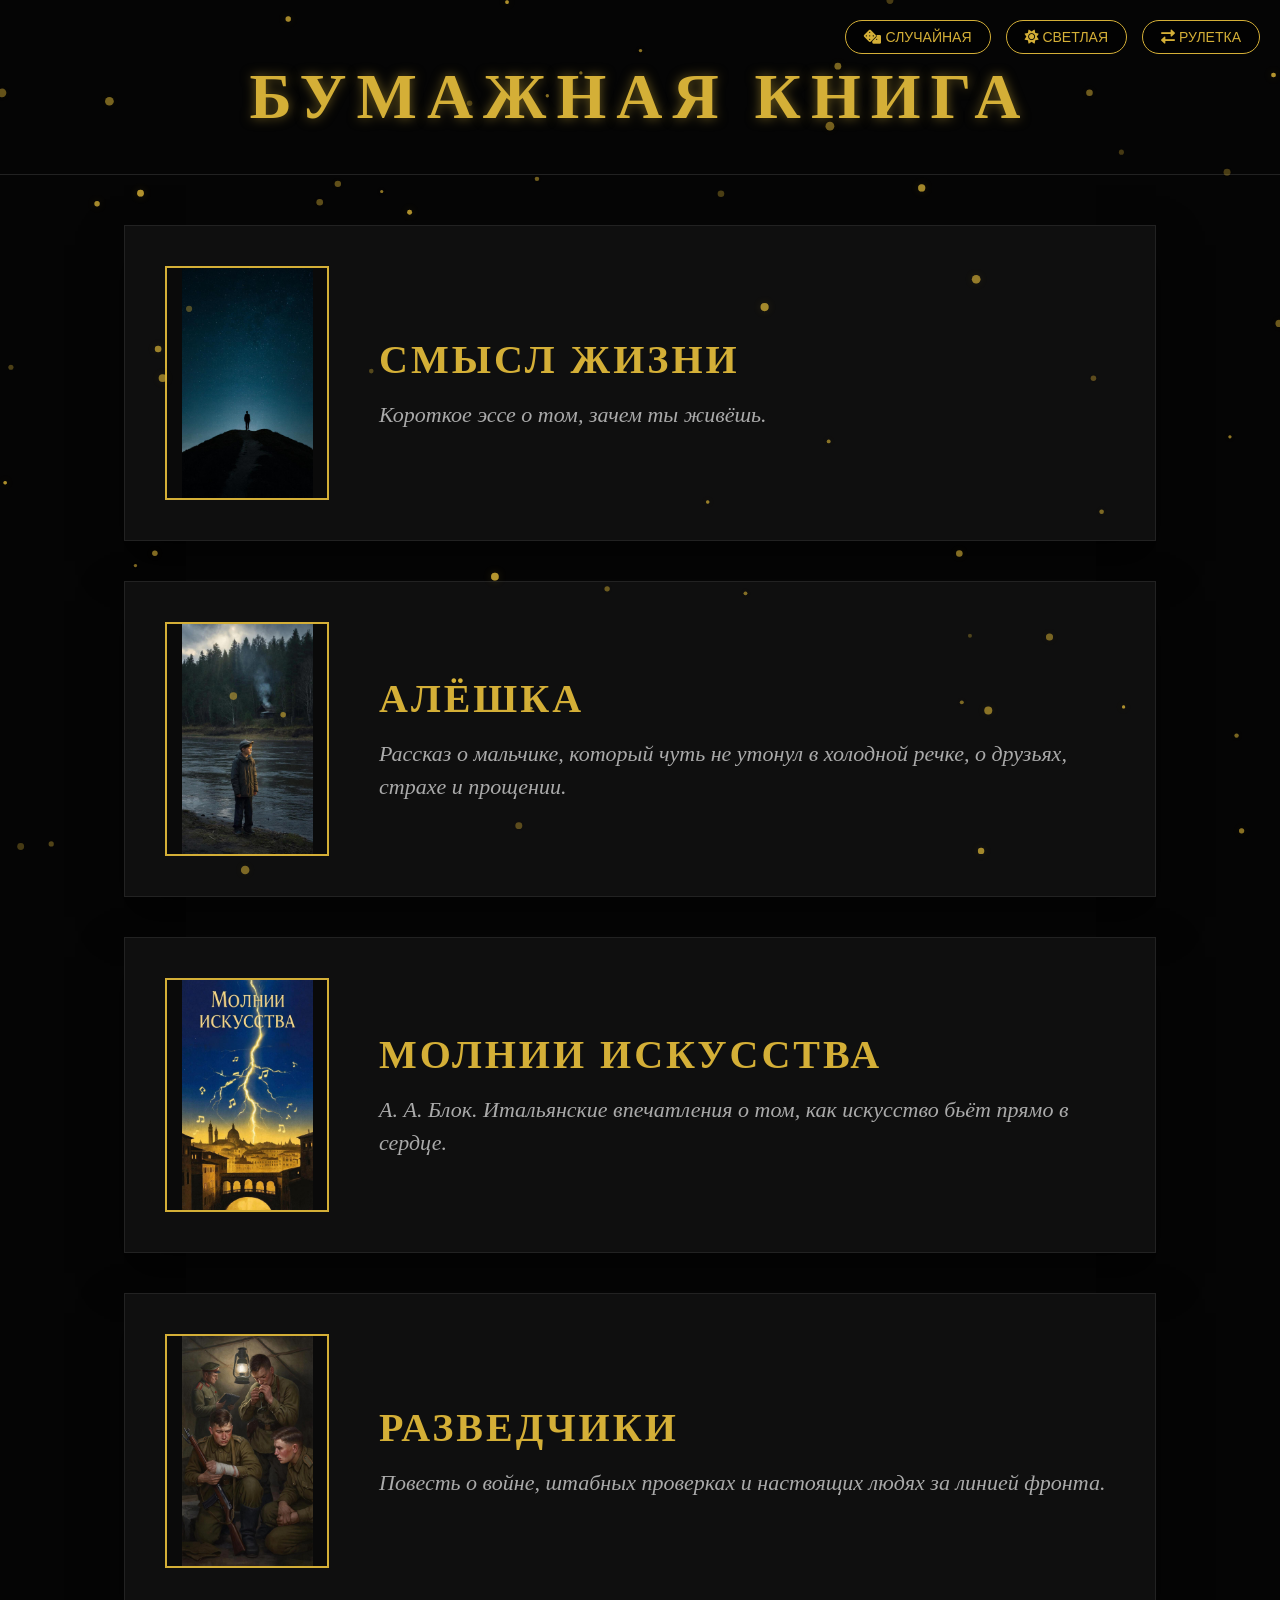
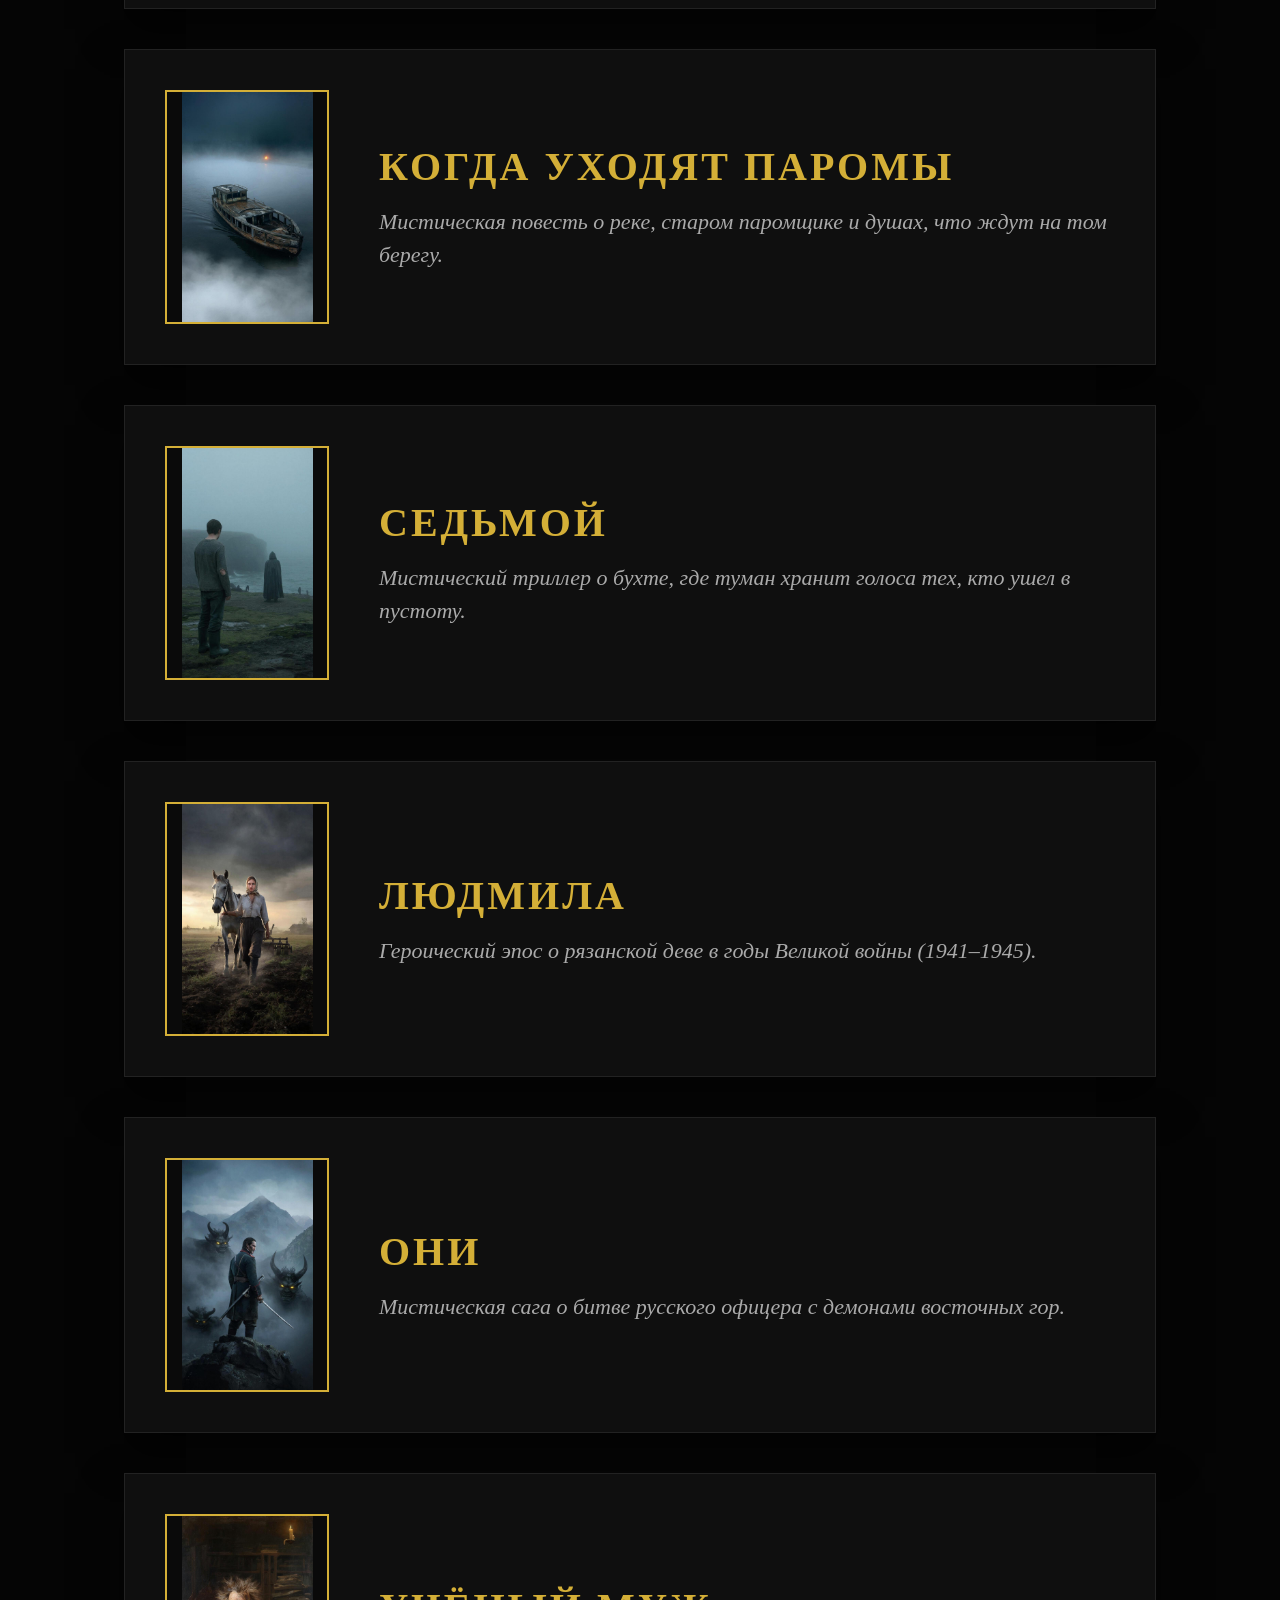
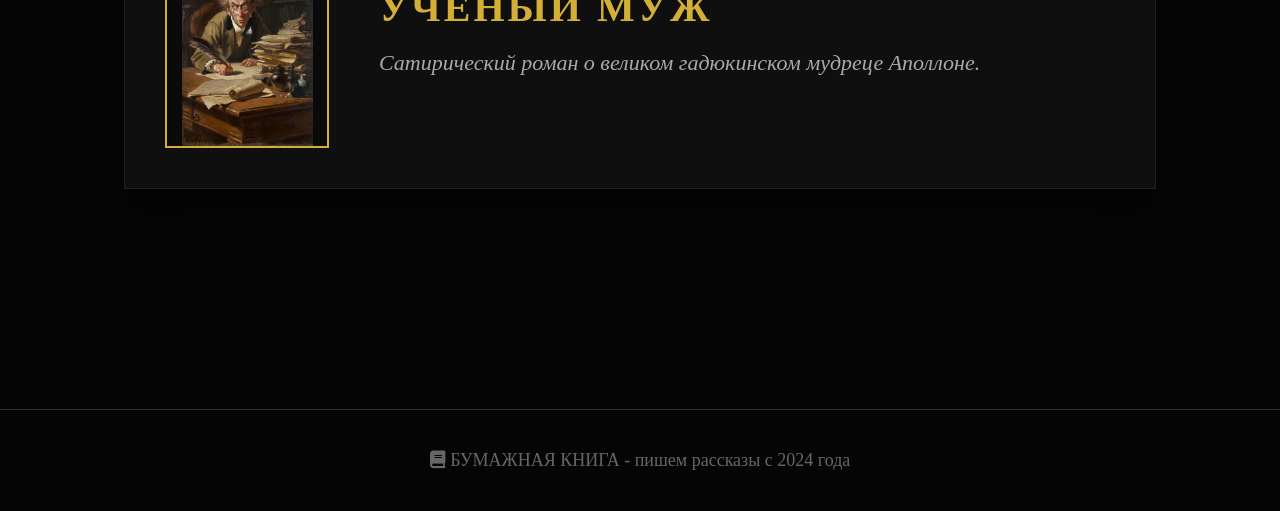
==== index.html @ 0f2b9af2 "Add files via upload" ====
<!DOCTYPE html>
<html lang="ru">
<head>
    <meta charset="UTF-8">
    <title>БУМАЖНАЯ КНИГА</title>
    <link rel="icon" type="image/x-icon" href="favicon.ico">
    <link rel="stylesheet" href="https://cdnjs.cloudflare.com/ajax/libs/font-awesome/6.0.0-beta3/css/all.min.css">
    <style>
        :root { --gold: #d4af37; --bg: #050505; --card-bg: #0f0f0f; --text: #b8b8b8; }
        body { background: var(--bg); color: var(--text); font-family: 'Times New Roman', serif; margin: 0; padding: 0; transition: background 0.3s, color 0.3s; }
        body.light { --bg: #f5f5f0; --card-bg: #ffffff; --text: #222; --gold: #b8860b; }
        header { text-align: center; padding: 60px 0 40px; border-bottom: 1px solid #222; margin-bottom: 50px; position: relative; }
        header h1 { color: var(--gold); font-size: 64px; font-weight: bold; letter-spacing: 10px; text-transform: uppercase; margin: 0; text-shadow: 0 0 12px rgba(212, 175, 55, 0.5); }
        .header-buttons { position: absolute; top: 20px; right: 20px; display: flex; gap: 15px; }
        .header-btn {
            background: rgba(0,0,0,0.6); color: var(--gold); border: 1px solid var(--gold);
            padding: 8px 18px; cursor: pointer; font-size: 14px; text-transform: uppercase;
            transition: all 0.3s; border-radius: 30px;
        }
        body.light .header-btn { background: rgba(0,0,0,0.1); }
        .header-btn:hover { background: var(--gold); color: #000; border-color: var(--gold); }
        #main-menu { display: flex; flex-direction: column; align-items: center; padding: 0 20px 100px 20px; transition: all 0.5s ease; }
        .post-card {
            background: var(--card-bg); width: 100%; max-width: 950px; border: 1px solid #222; padding: 40px;
            display: flex; align-items: center; transition: all 0.4s; margin-bottom: 40px;
            text-decoration: none; color: inherit; box-shadow: 0 20px 40px rgba(0,0,0,0.5);
        }
        .post-card:hover { border-color: var(--gold); transform: translateY(-8px); box-shadow: 0 25px 50px rgba(212, 175, 55, 0.2); }
        .post-card:hover .book-cover { transform: scale(1.02); box-shadow: 0 0 15px rgba(212, 175, 55, 0.6); }
        .book-cover {
            width: 160px; height: 230px; background-size: contain; background-repeat: no-repeat;
            background-position: center; background-color: #0a0a0a; border: 2px solid var(--gold);
            flex-shrink: 0; display: flex; justify-content: center; align-items: center;
            font-size: 100px; color: var(--gold); text-transform: uppercase; transition: all 0.3s;
        }
        .book-cover.life { background-image: url('life.png'); }
        .book-cover.lyudmila { background-image: url('lyudmila.png'); }
        .book-cover.oni { background-image: url('oni.png'); }
        .book-cover.humor { background-image: url('learned-man.png'); }
        .book-cover.seventh { background-image: url('seventh.png'); }
        .book-cover.parom { background-image: url('parom.png'); }
        .book-cover.scouts { background-image: url('scouts.png'); }
        .book-cover.blok { background-image: url('blok-molnii.png'); }
        .book-cover.alex { background-image: url('alex.png'); }
        .post-info { margin-left: 50px; }
        .post-info h1 { color: var(--gold); font-size: 40px; font-weight: bold; margin: 0 0 15px 0; letter-spacing: 3px; text-transform: uppercase; }
        .post-info p { font-size: 22px; line-height: 1.5; color: #aaa; margin: 0; font-style: italic; }
        body.light .post-info p { color: #555; }
        footer { text-align: center; margin-top: 80px; padding: 40px; color: #666; border-top: 1px solid #333; font-size: 18px; }

        /* Карусель */
        .carousel-mode {
            display: flex !important;
            justify-content: center;
            align-items: center;
            perspective: 1200px;
            overflow: hidden;
            padding: 60px 0;
        }
        .carousel-container {
            position: relative;
            width: 100%;
            max-width: 1200px;
            height: 550px;
            display: flex;
            justify-content: center;
            align-items: center;
        }
        .carousel-card {
            position: absolute;
            width: 320px;
            transition: all 0.6s cubic-bezier(0.25, 0.8, 0.25, 1);
            cursor: pointer;
            opacity: 0;
            visibility: hidden;
            filter: blur(4px);
            transform: scale(0.8) translateX(0) rotateY(0deg);
            z-index: 0;
            background: transparent;
            text-decoration: none;
            color: inherit;
            text-align: center;
        }
        .carousel-card.active {
            opacity: 1;
            visibility: visible;
            filter: blur(0);
            transform: scale(1) translateX(0) rotateY(0deg);
            z-index: 10;
            box-shadow: 0 20px 40px rgba(0,0,0,0.5);
        }
        .carousel-card.prev {
            opacity: 0.6;
            visibility: visible;
            filter: blur(2px);
            transform: scale(0.85) translateX(-280px) rotateY(20deg);
            z-index: 5;
        }
        .carousel-card.next {
            opacity: 0.6;
            visibility: visible;
            filter: blur(2px);
            transform: scale(0.85) translateX(280px) rotateY(-20deg);
            z-index: 5;
        }
        .carousel-card .book-cover {
            width: 100%;
            height: 400px;
            margin: 0 auto;
        }
        .carousel-card .post-info {
            margin: 20px 0 0;
            text-align: center;
            display: none;
        }
        .carousel-card.active .post-info {
            display: block;
        }
        .carousel-card .post-info h1 {
            font-size: 28px;
            letter-spacing: 2px;
            margin: 0 0 10px;
        }
        .carousel-card .post-info p {
            font-size: 18px;
            line-height: 1.4;
        }
        .carousel-btn {
            position: absolute;
            top: 50%;
            transform: translateY(-50%);
            background: rgba(0,0,0,0.7);
            border: 2px solid var(--gold);
            color: var(--gold);
            font-size: 32px;
            padding: 10px 20px;
            cursor: pointer;
            z-index: 20;
            border-radius: 50%;
            transition: all 0.3s;
        }
        .carousel-btn:hover {
            background: var(--gold);
            color: #000;
        }
        .carousel-prev { left: 20px; }
        .carousel-next { right: 20px; }
        @media (max-width: 700px) {
            .carousel-card { width: 260px; }
            .carousel-card .book-cover { height: 320px; }
            .carousel-card.prev { transform: scale(0.75) translateX(-180px) rotateY(20deg); }
            .carousel-card.next { transform: scale(0.75) translateX(180px) rotateY(-20deg); }
            .carousel-prev { left: 5px; font-size: 24px; padding: 6px 12px; }
            .carousel-next { right: 5px; font-size: 24px; padding: 6px 12px; }
        }
        .hidden { display: none; }
    </style>
</head>
<body>
    <header>
        <h1>БУМАЖНАЯ КНИГА</h1>
        <div class="header-buttons">
            <button class="header-btn" id="randomBookBtn"><i class="fas fa-dice"></i> СЛУЧАЙНАЯ</button>
            <button class="header-btn" id="themeToggleBtn"><i class="fas fa-sun"></i> ТЁМНАЯ</button>
            <button class="header-btn" id="carouselToggleBtn"><i class="fas fa-exchange-alt"></i> РУЛЕТКА</button>
        </div>
    </header>
    <div id="main-menu">
        <a href="life.html" class="post-card"><div class="book-cover life"></div><div class="post-info"><h1>СМЫСЛ ЖИЗНИ</h1><p>Короткое эссе о том, зачем ты живёшь.</p></div></a>
        <a href="alex.html" class="post-card"><div class="book-cover alex"></div><div class="post-info"><h1>АЛЁШКА</h1><p>Рассказ о мальчике, который чуть не утонул в холодной речке, о друзьях, страхе и прощении.</p></div></a>
        <a href="blok-molnii.html" class="post-card"><div class="book-cover blok"></div><div class="post-info"><h1>МОЛНИИ ИСКУССТВА</h1><p>А. А. Блок. Итальянские впечатления о том, как искусство бьёт прямо в сердце.</p></div></a>
        <a href="scouts.html" class="post-card"><div class="book-cover scouts"></div><div class="post-info"><h1>РАЗВЕДЧИКИ</h1><p>Повесть о войне, штабных проверках и настоящих людях за линией фронта.</p></div></a>
        <a href="parom.html" class="post-card"><div class="book-cover parom"></div><div class="post-info"><h1>КОГДА УХОДЯТ ПАРОМЫ</h1><p>Мистическая повесть о реке, старом паромщике и душах, что ждут на том берегу.</p></div></a>
        <a href="seventh.html" class="post-card"><div class="book-cover seventh"></div><div class="post-info"><h1>СЕДЬМОЙ</h1><p>Мистический триллер о бухте, где туман хранит голоса тех, кто ушел в пустоту.</p></div></a>
        <a href="lyudmila.html" class="post-card"><div class="book-cover lyudmila"></div><div class="post-info"><h1>ЛЮДМИЛА</h1><p>Героический эпос о рязанской деве в годы Великой войны (1941–1945).</p></div></a>
        <a href="oni.html" class="post-card"><div class="book-cover oni"></div><div class="post-info"><h1>О‌НИ</h1><p>Мистическая сага о битве русского офицера с демонами восточных гор.</p></div></a>
        <a href="learned-man.html" class="post-card"><div class="book-cover humor"></div><div class="post-info"><h1>УЧЁНЫЙ МУЖ</h1><p>Сатирический роман о великом гадюкинском мудреце Аполлоне.</p></div></a>
    </div>
    <footer><i class="fas fa-book"></i> БУМАЖНАЯ КНИГА - пишем рассказы с 2024 года</footer>

    <script>
        const books = [
            "alex.html", "blok-molnii.html", "scouts.html", "parom.html",
            "seventh.html", "lyudmila.html", "oni.html", "learned-man.html"
        ];
        document.getElementById("randomBookBtn").onclick = () => {
            const randomIndex = Math.floor(Math.random() * books.length);
            window.location.href = books[randomIndex];
        };

        const themeBtn = document.getElementById("themeToggleBtn");
        function updateThemeButton(isLight) {
            themeBtn.innerHTML = isLight ? '<i class="fas fa-moon"></i> ТЁМНАЯ' : '<i class="fas fa-sun"></i> СВЕТЛАЯ';
        }
        themeBtn.onclick = () => {
            document.body.classList.toggle("light");
            const isLight = document.body.classList.contains("light");
            localStorage.setItem("theme", isLight ? "light" : "dark");
            updateThemeButton(isLight);
        };
        if (localStorage.getItem("theme") === "light") {
            document.body.classList.add("light");
            updateThemeButton(true);
        } else {
            updateThemeButton(false);
        }

        let carouselActive = false;
        let currentIndex = 0;
        const menu = document.getElementById('main-menu');
        const cards = Array.from(document.querySelectorAll('.post-card'));
        const carouselToggle = document.getElementById('carouselToggleBtn');

        function buildCarousel() {
            menu.classList.add('carousel-mode');
            menu.innerHTML = '';
            const container = document.createElement('div');
            container.className = 'carousel-container';
            const prevBtn = document.createElement('button');
            prevBtn.className = 'carousel-btn carousel-prev';
            prevBtn.innerHTML = '❮';
            const nextBtn = document.createElement('button');
            nextBtn.className = 'carousel-btn carousel-next';
            nextBtn.innerHTML = '❯';
            container.appendChild(prevBtn);
            container.appendChild(nextBtn);
            cards.forEach((card, idx) => {
                const clone = card.cloneNode(true);
                clone.classList.add('carousel-card');
                clone.addEventListener('click', (e) => {
                    if (!e.target.closest('.carousel-btn')) {
                        window.location.href = clone.getAttribute('href');
                    }
                });
                container.appendChild(clone);
            });
            menu.appendChild(container);
            updateCarousel(0);
            prevBtn.onclick = () => updateCarousel(currentIndex - 1);
            nextBtn.onclick = () => updateCarousel(currentIndex + 1);
        }

        function updateCarousel(newIndex) {
            const total = cards.length;
            currentIndex = (newIndex + total) % total;
            const carouselCards = document.querySelectorAll('.carousel-card');
            carouselCards.forEach((card, i) => {
                card.classList.remove('active', 'prev', 'next');
                if (i === currentIndex) card.classList.add('active');
                else if (i === (currentIndex - 1 + total) % total) card.classList.add('prev');
                else if (i === (currentIndex + 1) % total) card.classList.add('next');
            });
        }

        function destroyCarousel() {
            menu.classList.remove('carousel-mode');
            menu.innerHTML = '';
            cards.forEach(card => menu.appendChild(card));
        }

        carouselToggle.onclick = () => {
            if (carouselActive) {
                destroyCarousel();
                carouselToggle.innerHTML = '<i class="fas fa-exchange-alt"></i> РУЛЕТКА';
            } else {
                buildCarousel();
                carouselToggle.innerHTML = '<i class="fas fa-list"></i> СПИСОК';
            }
            carouselActive = !carouselActive;
        };
    </script>
</body>
<!-- Плавающие золотые частицы -->
<canvas id="particleCanvas" style="position: fixed; top: 0; left: 0; width: 100%; height: 100%; pointer-events: none; z-index: 0;"></canvas>
<script>
    (function() {
        const canvas = document.getElementById('particleCanvas');
        if (!canvas) return;
        const ctx = canvas.getContext('2d');
        let width, height;
        let particles = [];
        
        function resize() {
            width = window.innerWidth;
            height = window.innerHeight;
            canvas.width = width;
            canvas.height = height;
        }
        
        function initParticles() {
            const particleCount = Math.min(60, Math.floor(width * height / 15000));
            particles = [];
            for (let i = 0; i < particleCount; i++) {
                particles.push({
                    x: Math.random() * width,
                    y: Math.random() * height,
                    radius: Math.random() * 3 + 1.5,
                    alpha: Math.random() * 0.5 + 0.2,
                    speedX: (Math.random() - 0.5) * 0.3,
                    speedY: (Math.random() - 0.5) * 0.2 + 0.1,
                    glow: Math.random() * 0.6 + 0.2
                });
            }
        }
        
        function drawParticles() {
            ctx.clearRect(0, 0, width, height);
            for (let p of particles) {
                ctx.beginPath();
                ctx.arc(p.x, p.y, p.radius, 0, Math.PI * 2);
                ctx.fillStyle = `rgba(212, 175, 55, ${p.alpha * (0.7 + p.glow * 0.3)})`;
                ctx.fill();
                
                ctx.shadowBlur = 8;
                ctx.shadowColor = `rgba(212, 175, 55, ${p.alpha * 0.5})`;
                ctx.fill();
                ctx.shadowBlur = 0;
                
                p.x += p.speedX;
                p.y += p.speedY;
                if (p.x < -20) p.x = width + 20;
                if (p.x > width + 20) p.x = -20;
                if (p.y < -20) p.y = height + 20;
                if (p.y > height + 20) p.y = -20;
            }
            requestAnimationFrame(drawParticles);
        }
        
        window.addEventListener('resize', () => {
            resize();
            initParticles();
        });
        
        resize();
        initParticles();
        drawParticles();
    })();
</script>
</html>
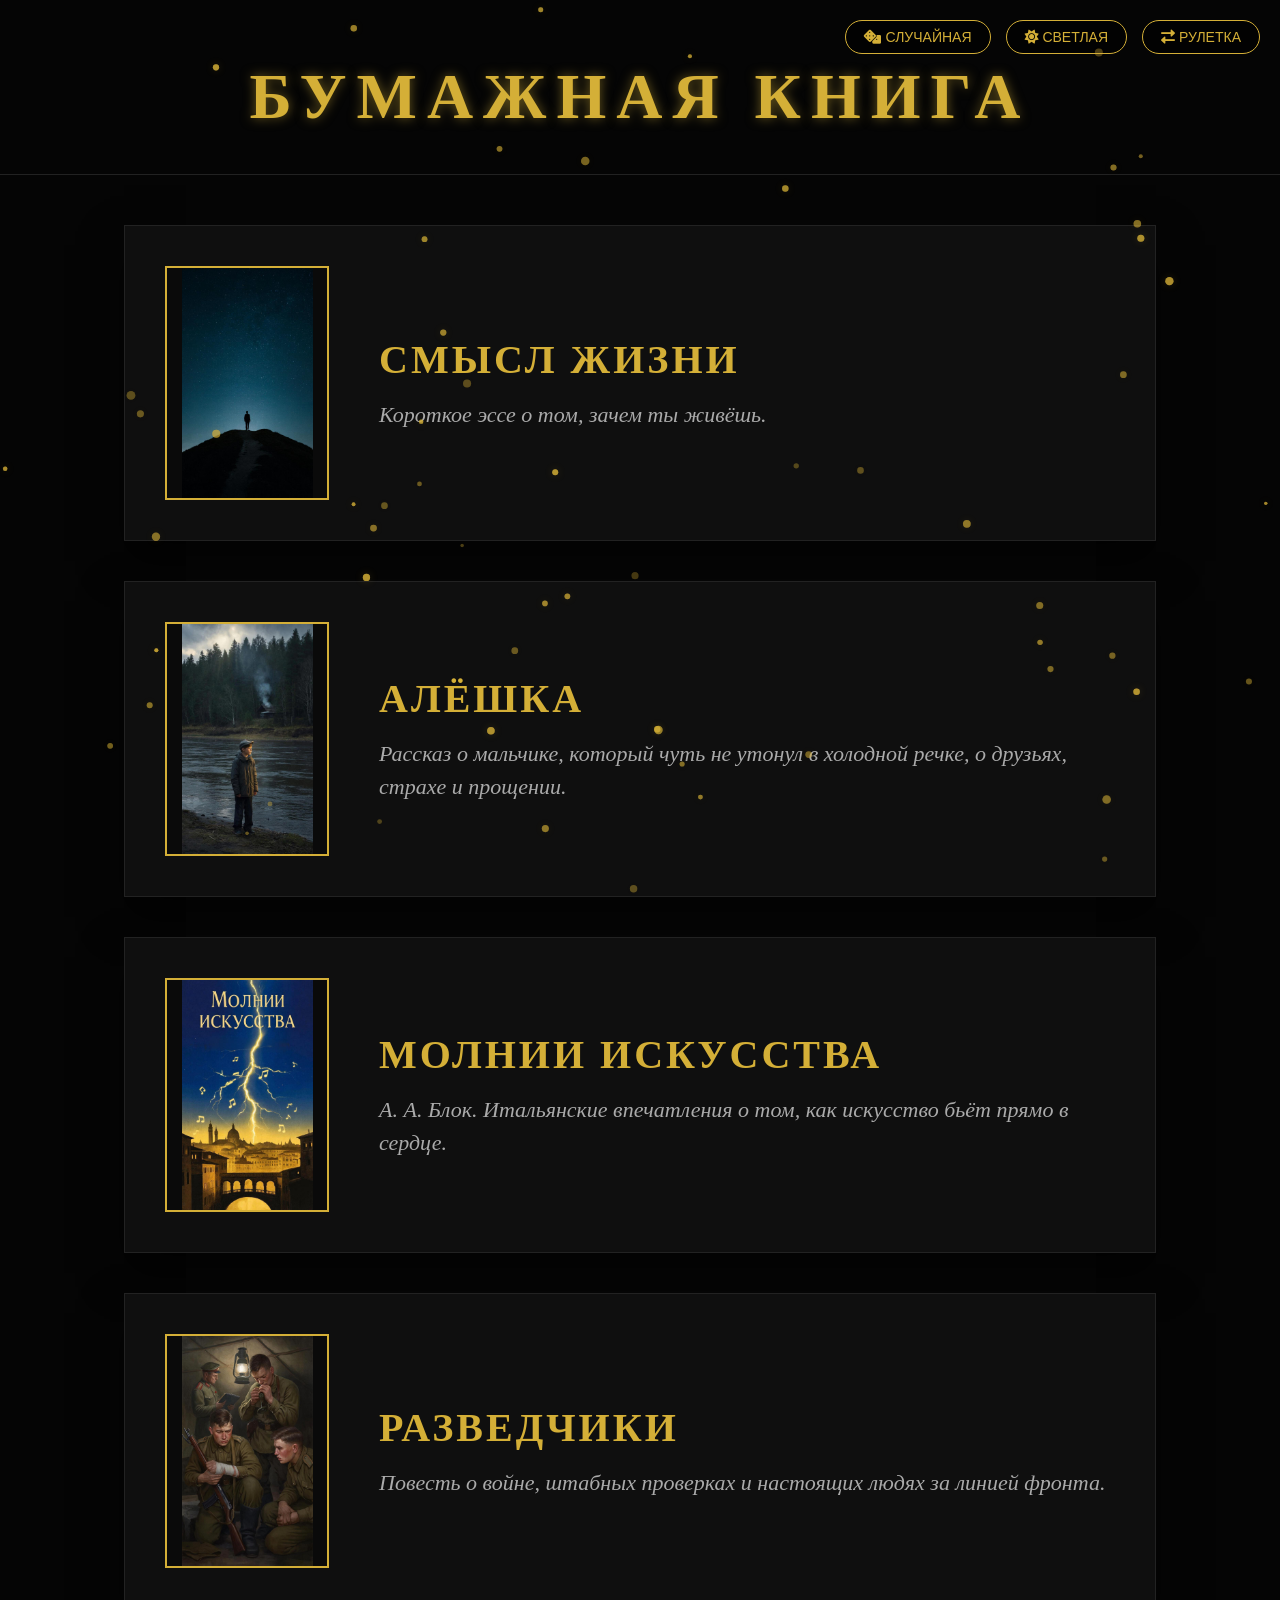
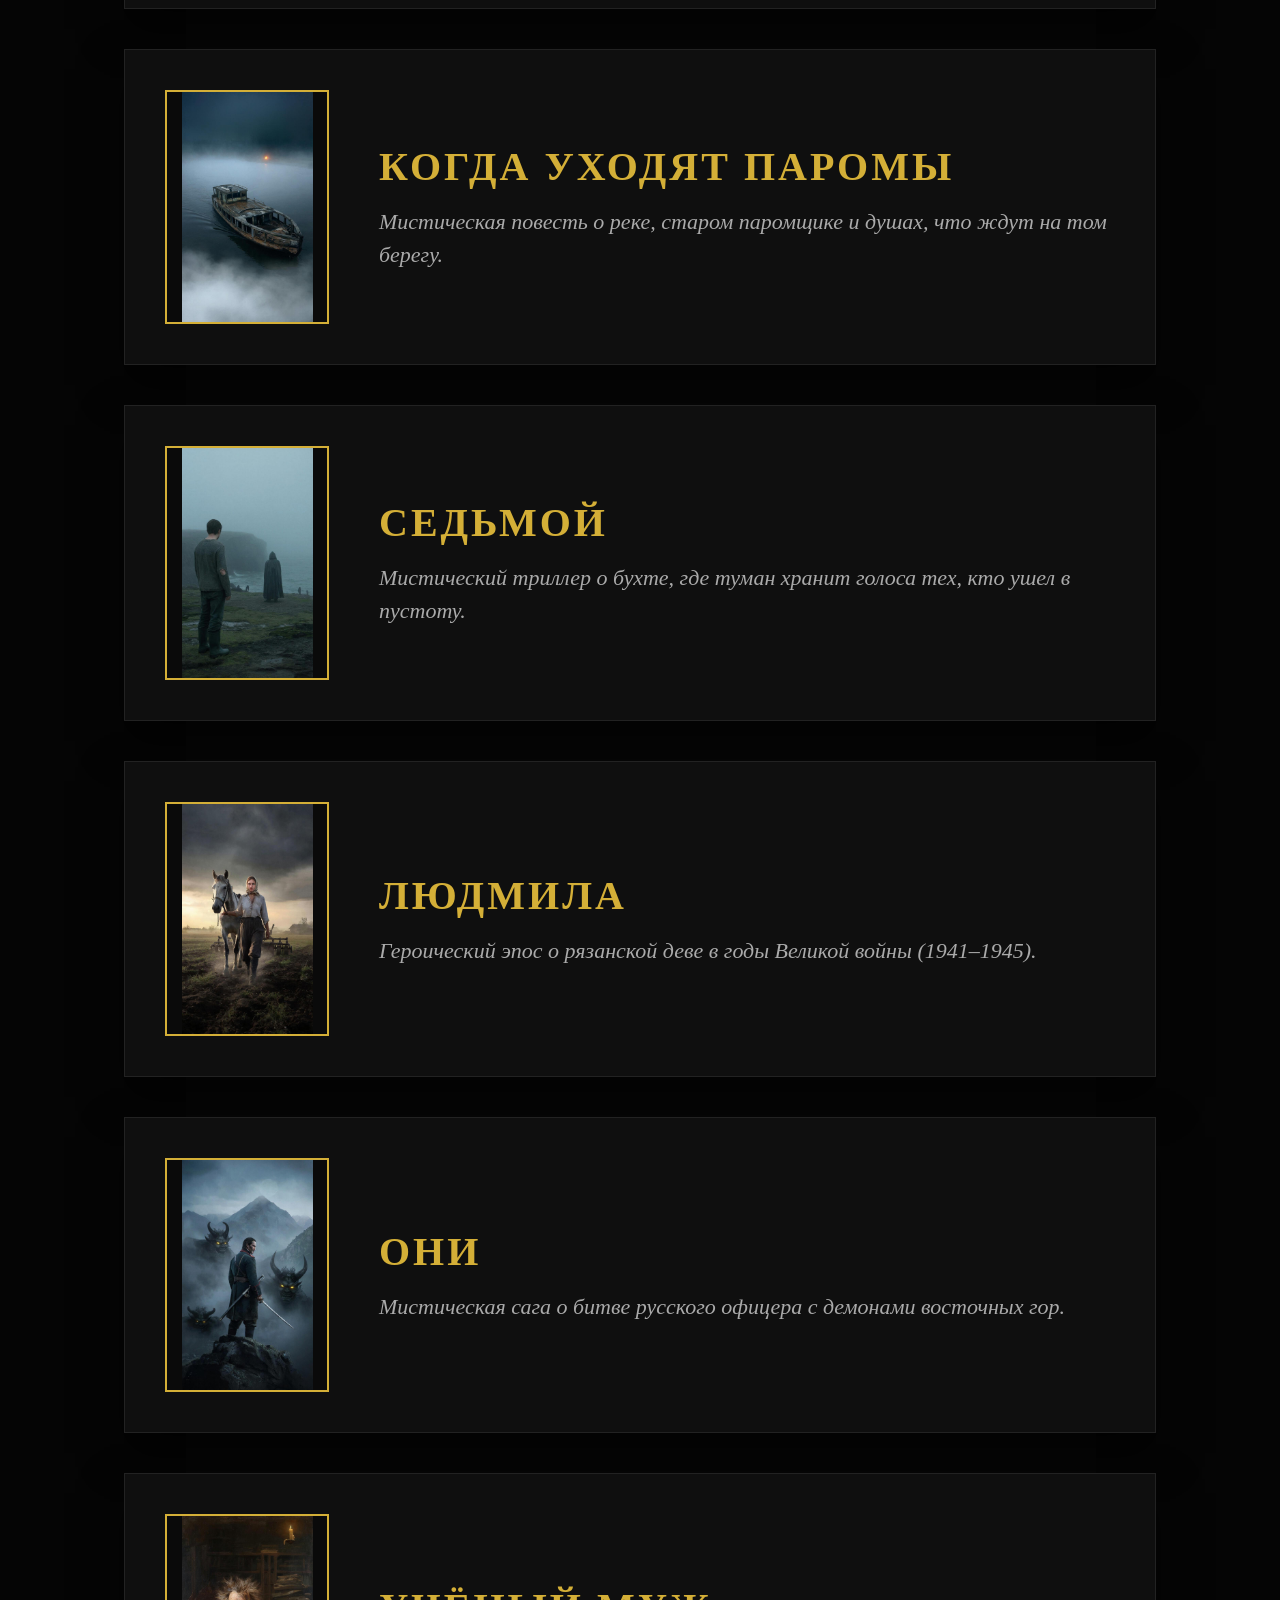
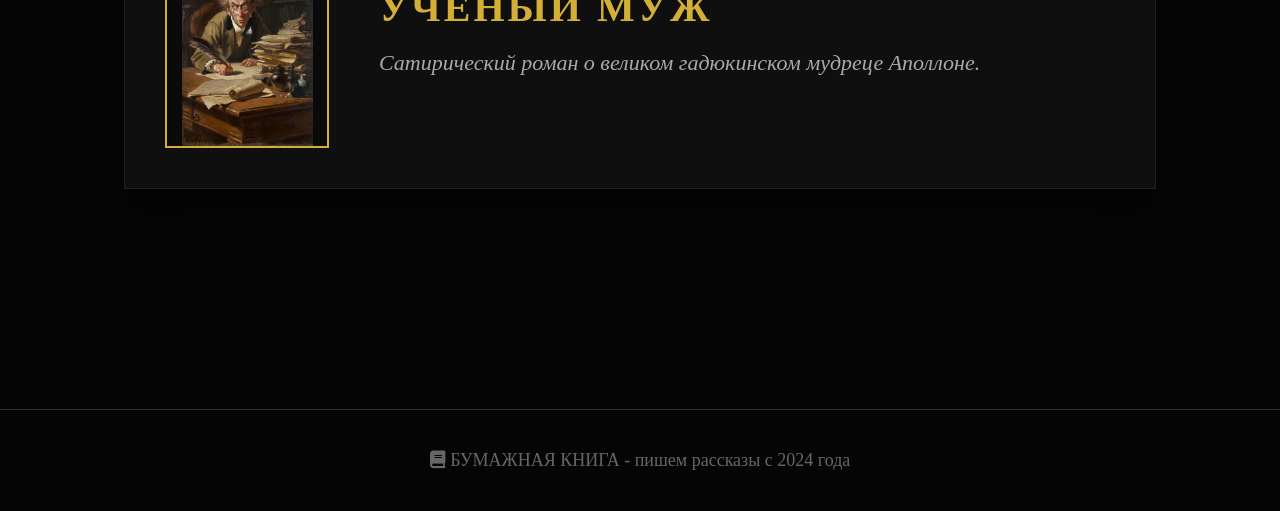
==== commit bd41b07c: "Add files via upload" ====
--- a/index.html
+++ b/index.html
@@ -157,6 +157,7 @@
     </style>
 </head>
 <body>
+<meta name="google-site-verification" content="m7yIp5izDX6nk24Tjyjrwawx5wBTkh0lPdj6tE7eQBc" />
     <header>
         <h1>БУМАЖНАЯ КНИГА</h1>
         <div class="header-buttons">
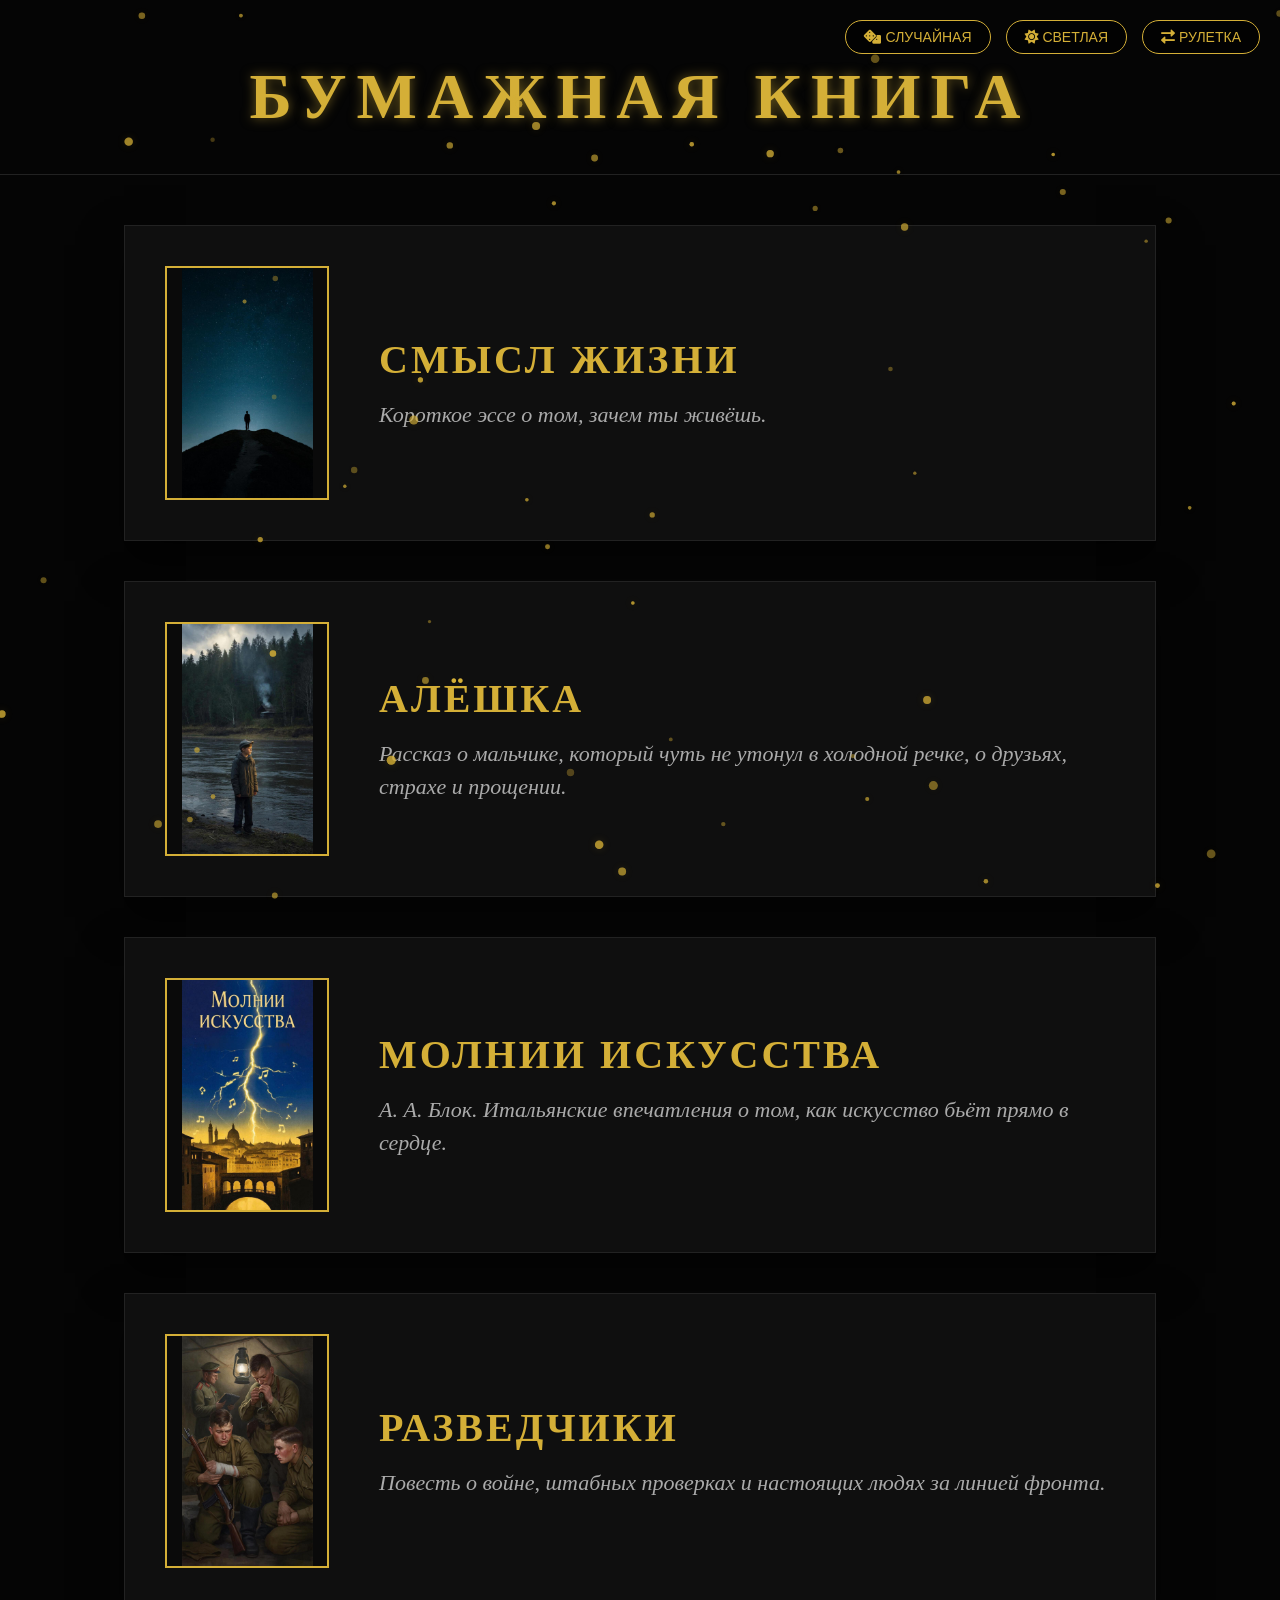
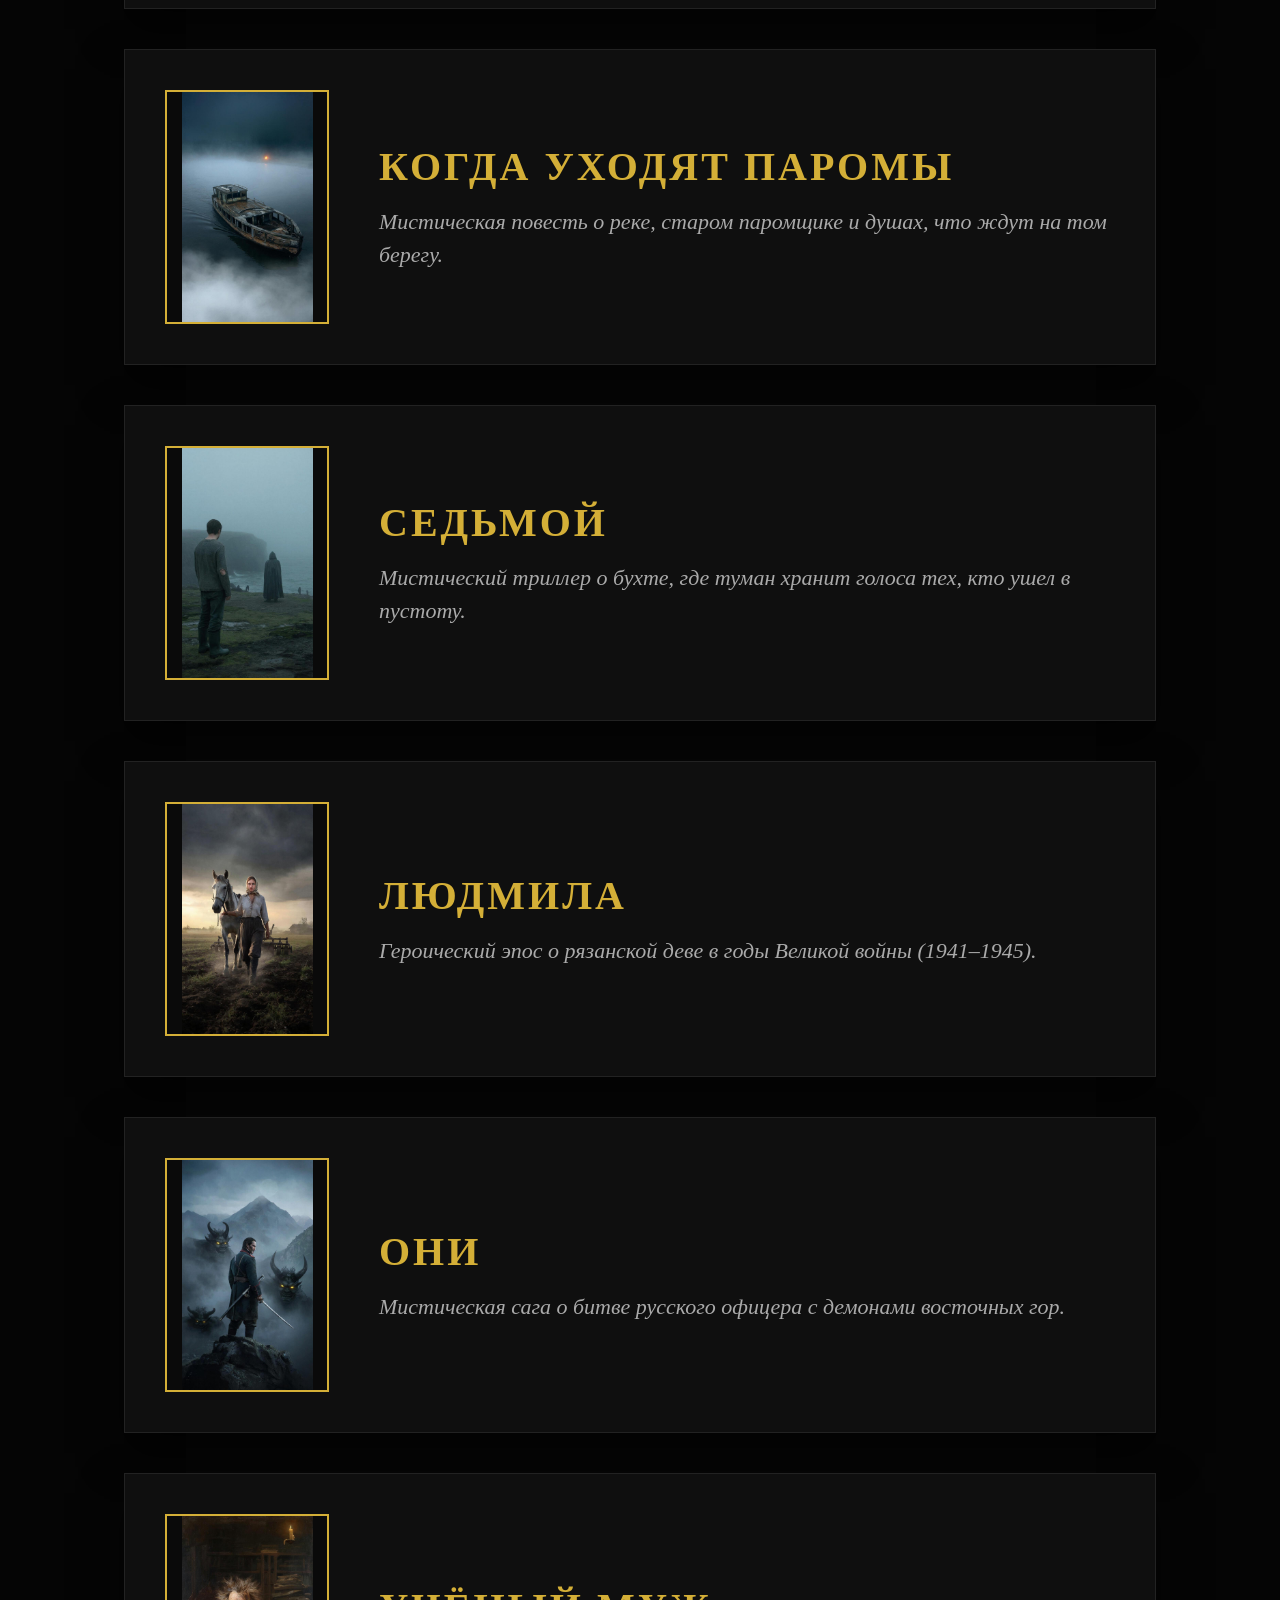
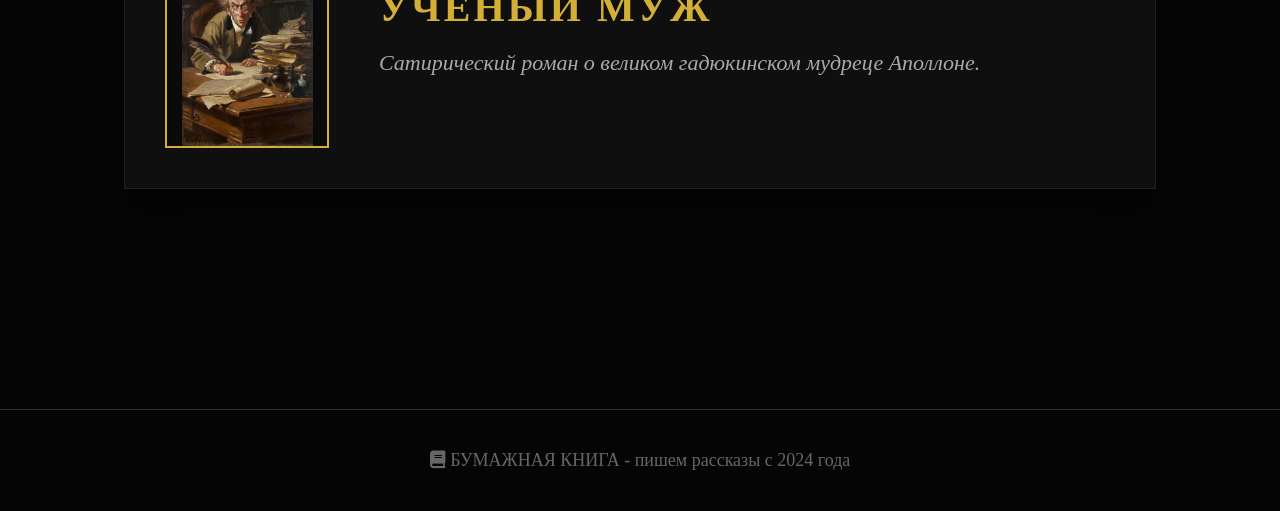
==== commit 3cd03791: "Add files via upload" ====
--- a/index.html
+++ b/index.html
@@ -1,6 +1,7 @@
 <!DOCTYPE html>
 <html lang="ru">
 <head>
+    <meta name="google-site-verification" content="m7yIp5izDX6nk24Tjyjrwawx5wBTkh0lPdj6tE7eQBc"/>
     <meta charset="UTF-8">
     <title>БУМАЖНАЯ КНИГА</title>
     <link rel="icon" type="image/x-icon" href="favicon.ico">
@@ -157,7 +158,6 @@
     </style>
 </head>
 <body>
-<meta name="google-site-verification" content="m7yIp5izDX6nk24Tjyjrwawx5wBTkh0lPdj6tE7eQBc" />
     <header>
         <h1>БУМАЖНАЯ КНИГА</h1>
         <div class="header-buttons">
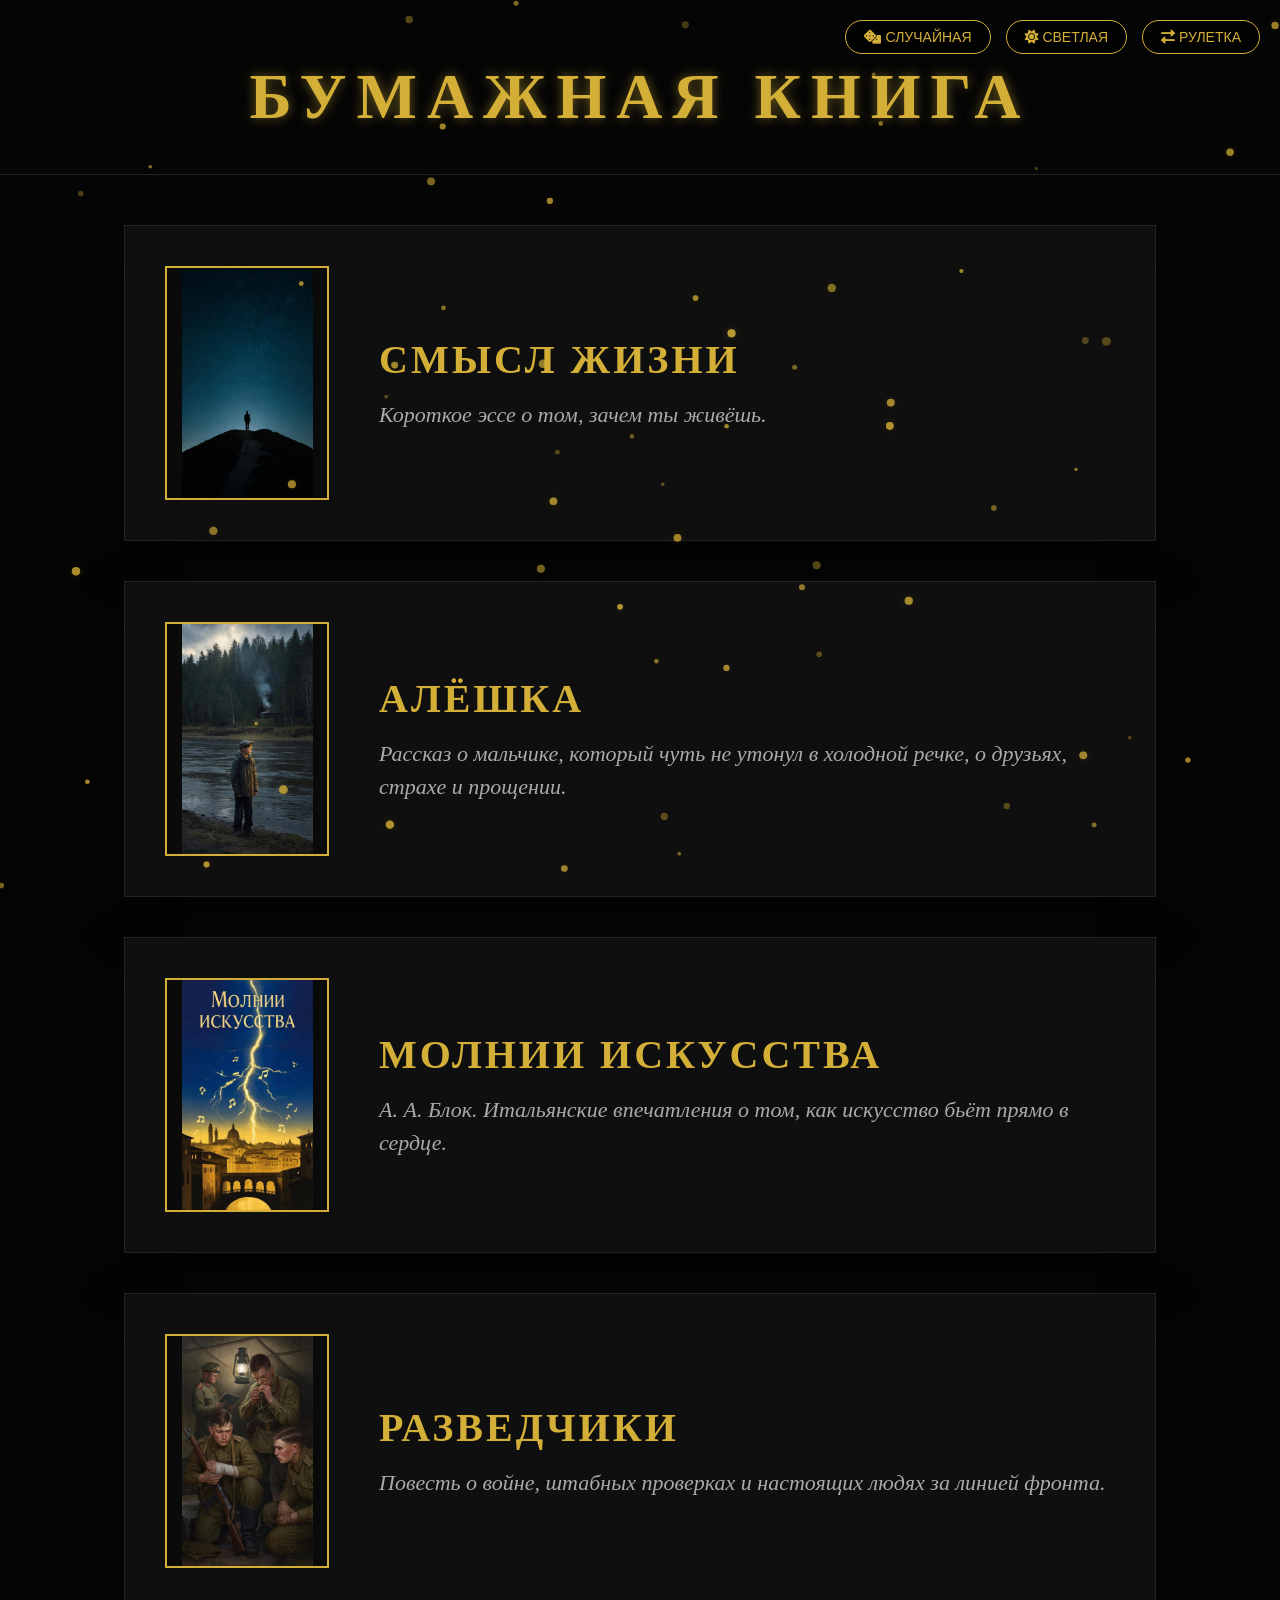
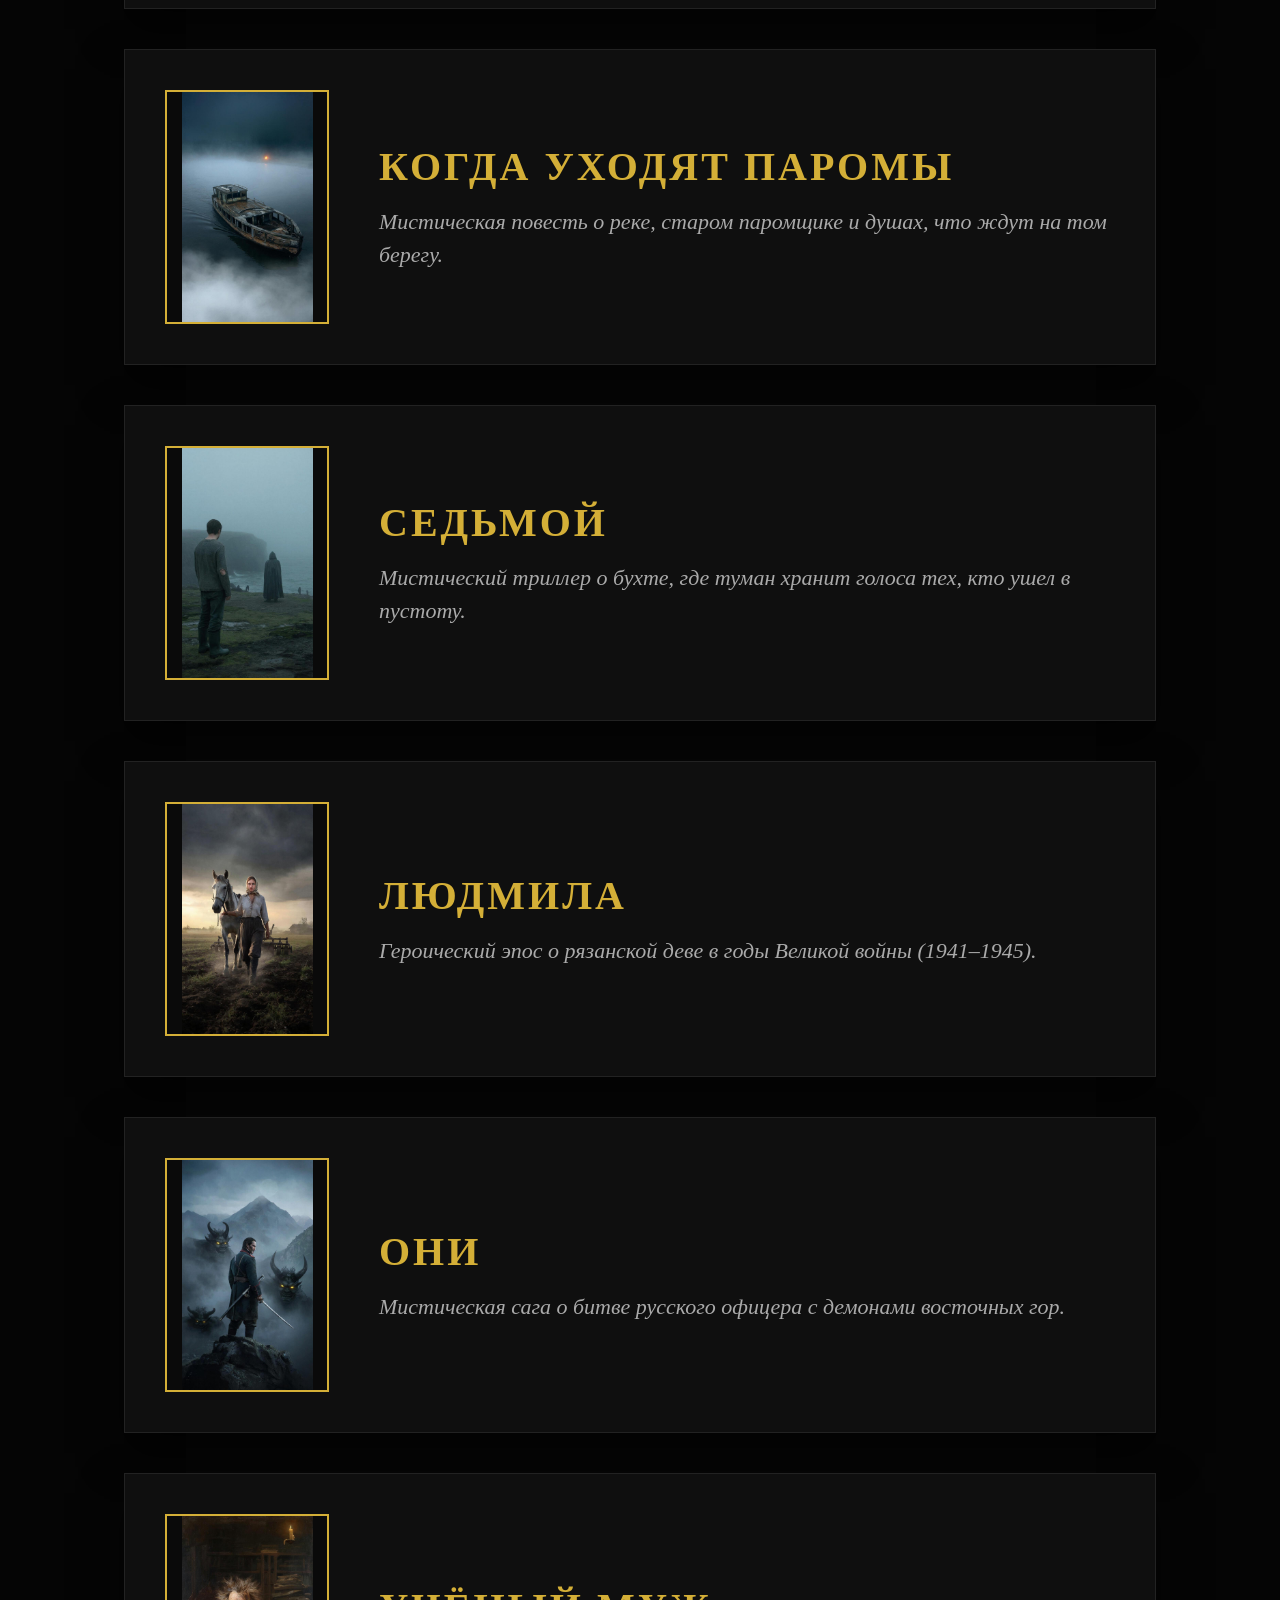
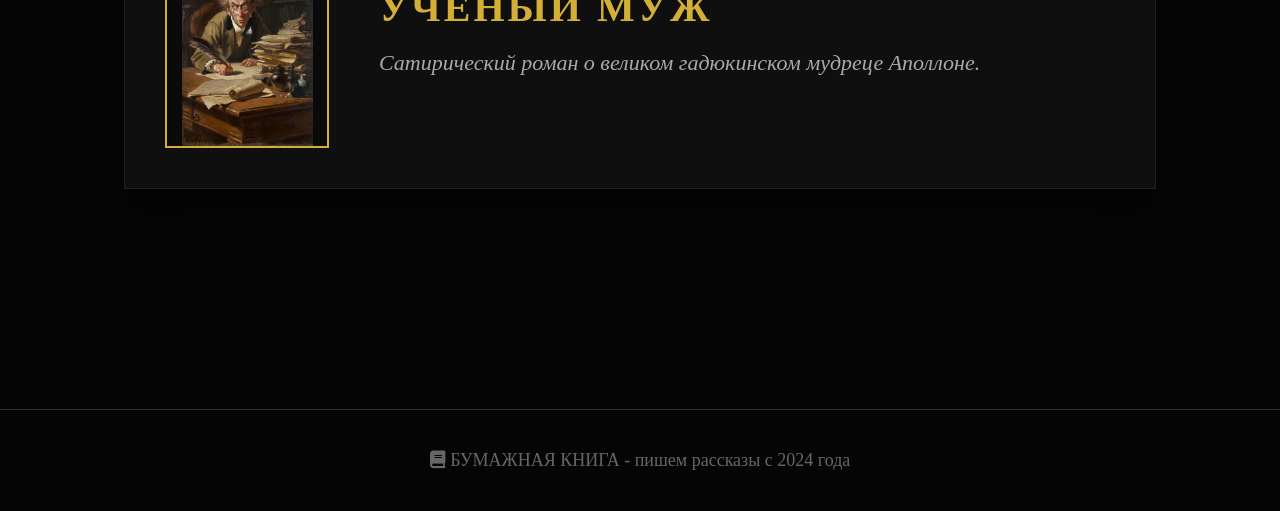
==== commit 3188f41e: "Add files via upload" ====
--- a/index.html
+++ b/index.html
@@ -1,7 +1,6 @@
 <!DOCTYPE html>
 <html lang="ru">
 <head>
-    <meta name="google-site-verification" content="m7yIp5izDX6nk24Tjyjrwawx5wBTkh0lPdj6tE7eQBc"/>
     <meta charset="UTF-8">
     <title>БУМАЖНАЯ КНИГА</title>
     <link rel="icon" type="image/x-icon" href="favicon.ico">
@@ -156,6 +155,7 @@
         }
         .hidden { display: none; }
     </style>
+<meta name="google-site-verification" content="m7yIp5izDX6nk24Tjyjrwawx5wBTkh0lPdj6tE7eQBc" />
 </head>
 <body>
     <header>
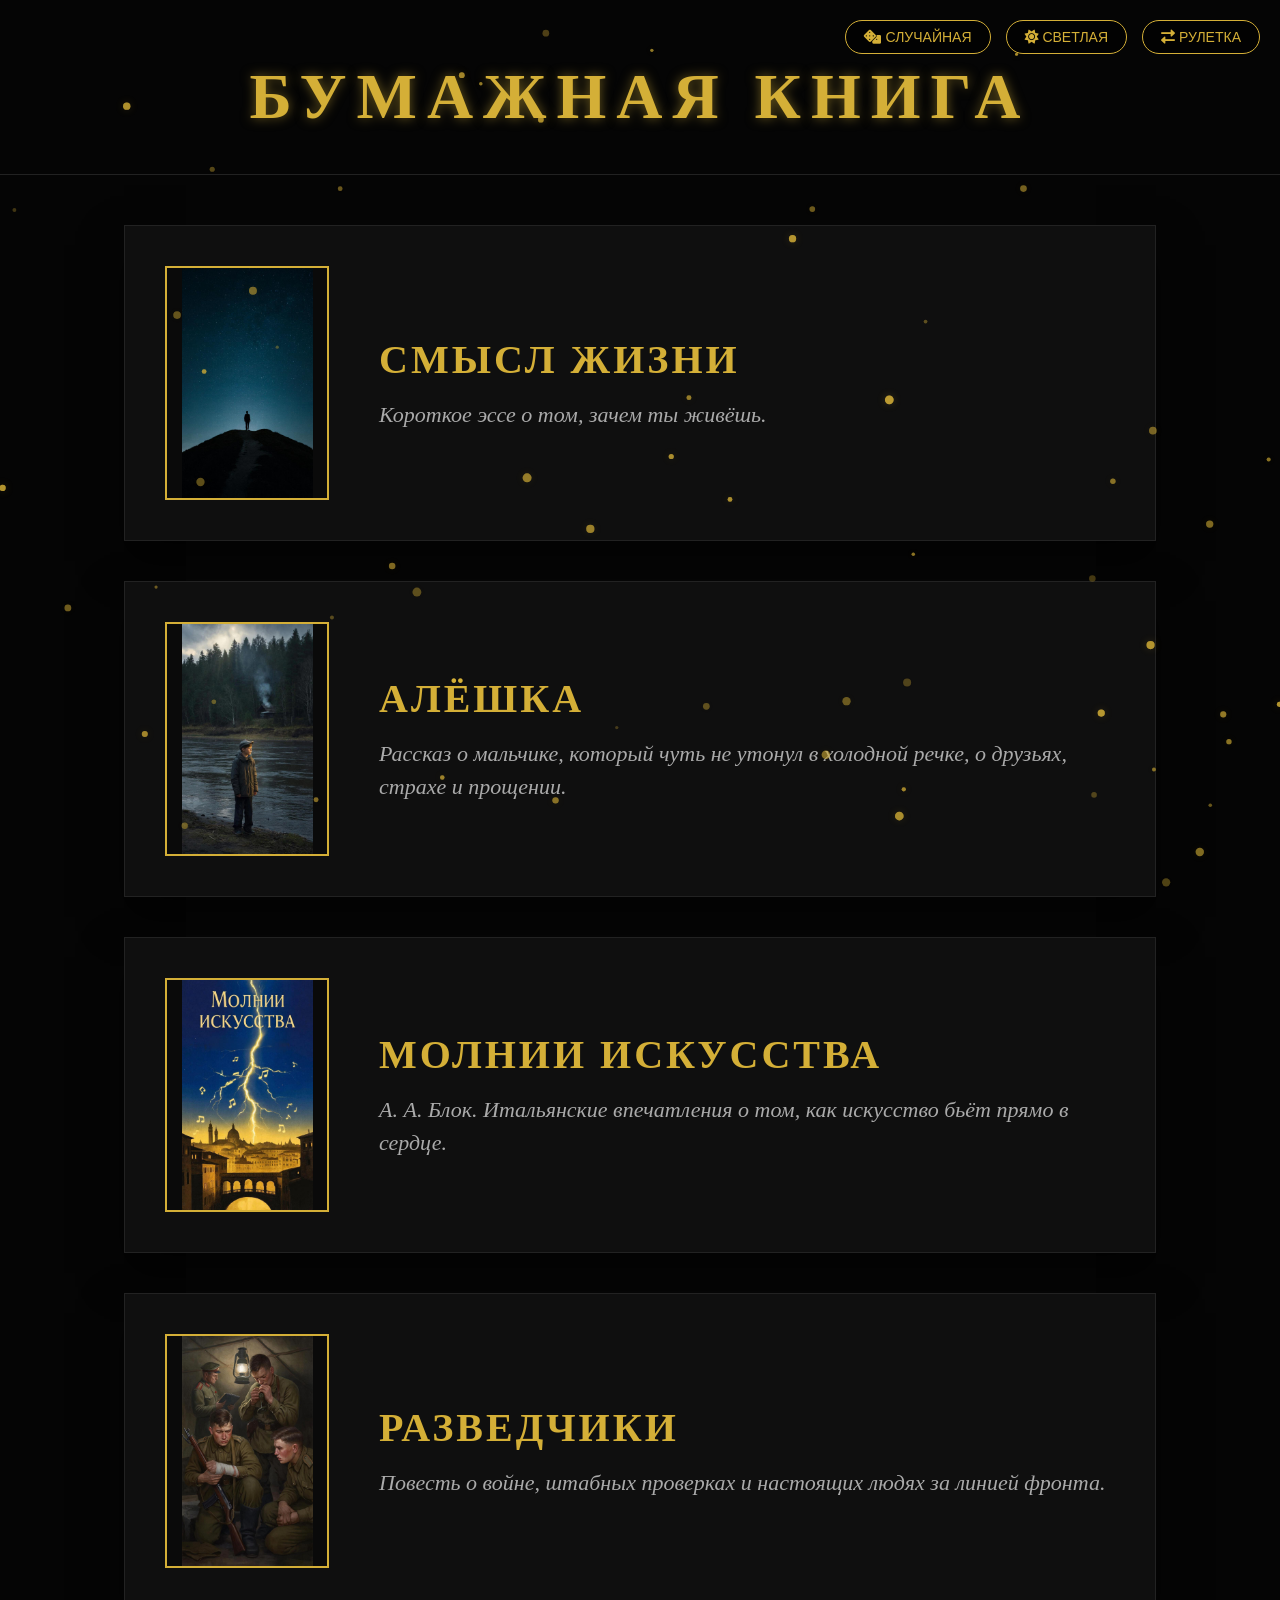
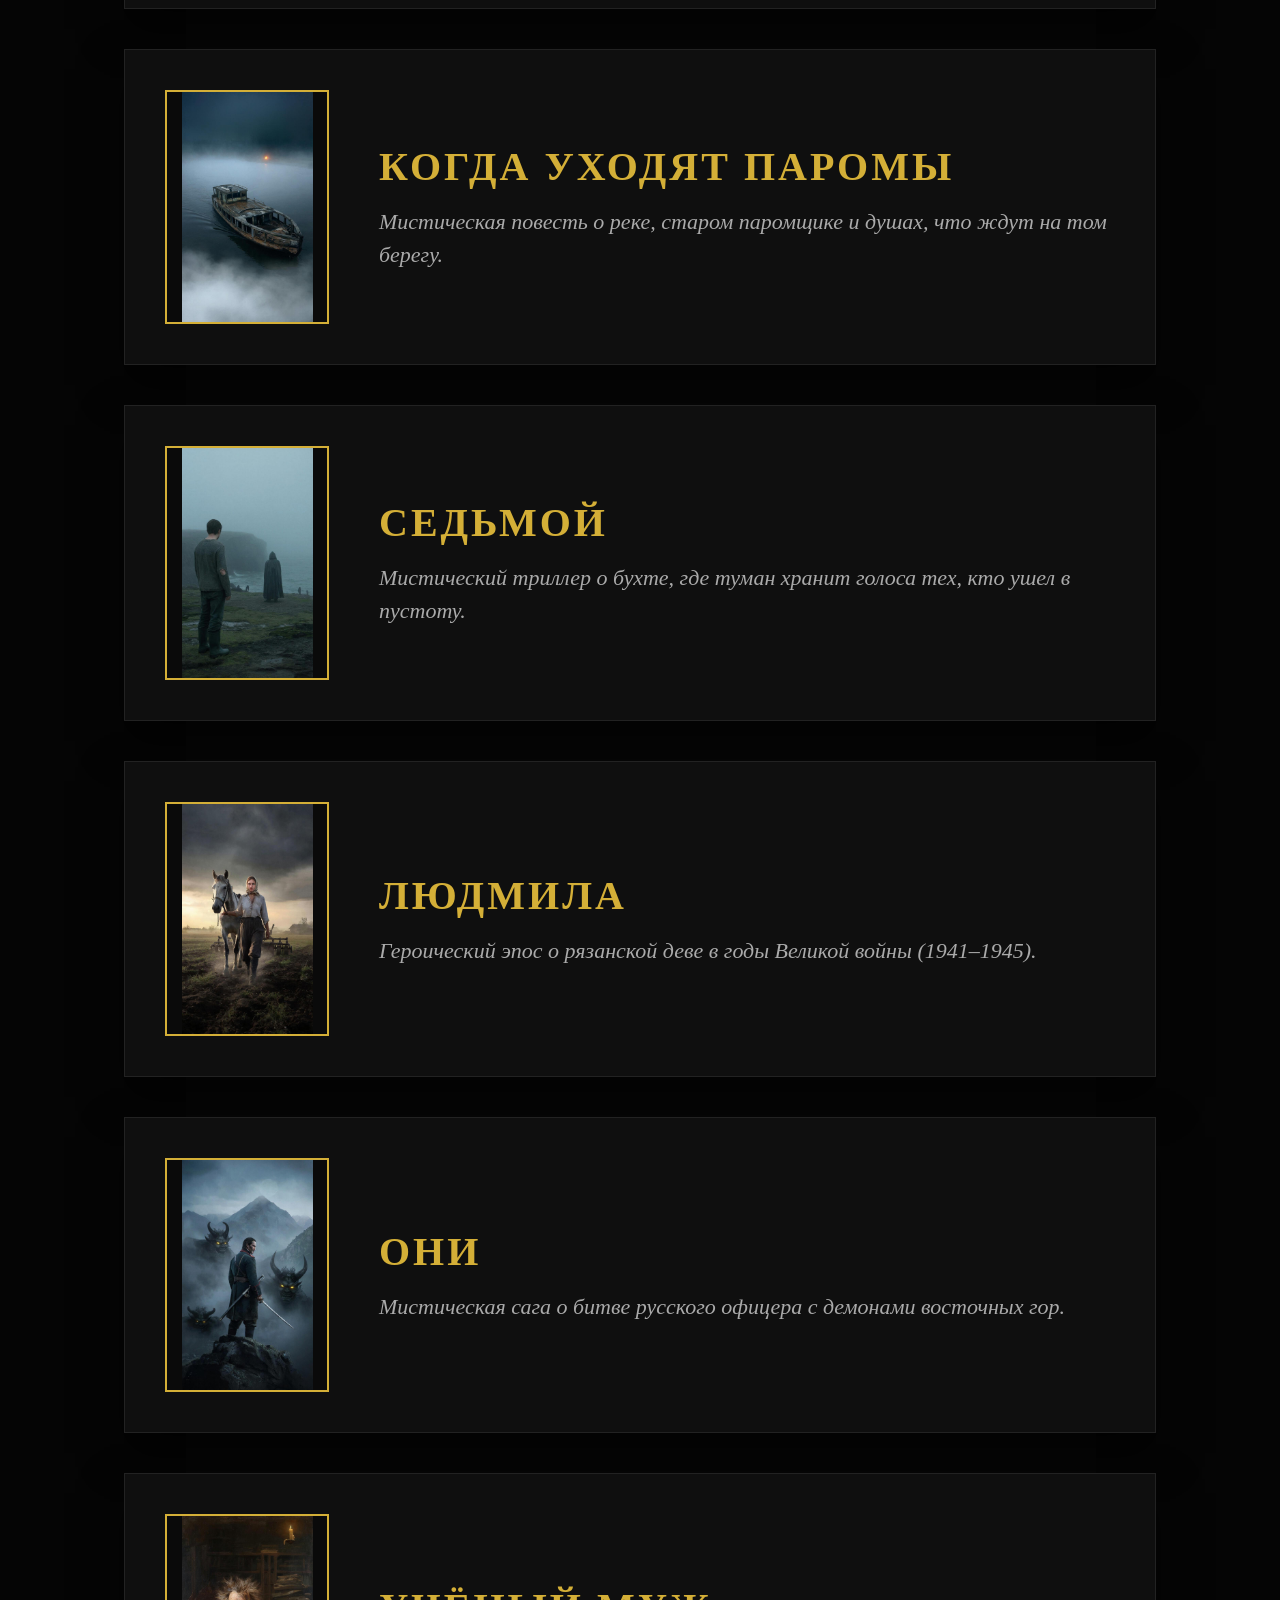
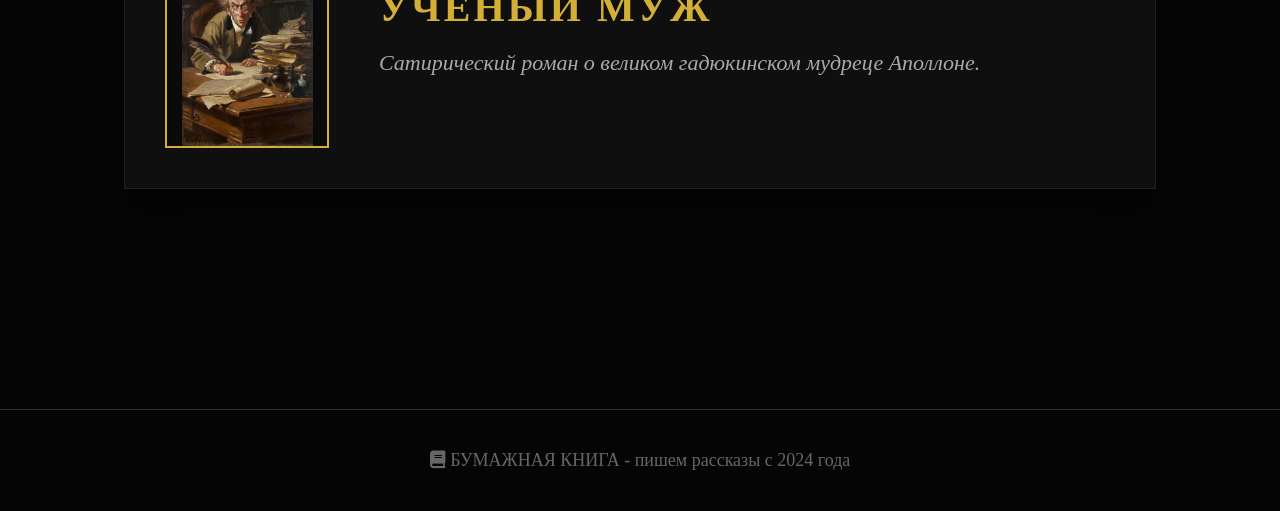
==== commit 1052b1f7: "Add files via upload" ====
--- a/index.html
+++ b/index.html
@@ -79,7 +79,9 @@
             background: transparent;
             text-decoration: none;
             color: inherit;
-            text-align: center;
+            display: flex !important;
+            flex-direction: column !important;
+            align-items: center !important;
         }
         .carousel-card.active {
             opacity: 1;
@@ -106,12 +108,13 @@
         .carousel-card .book-cover {
             width: 100%;
             height: 400px;
-            margin: 0 auto;
+            margin: 0 auto 20px auto;
         }
         .carousel-card .post-info {
-            margin: 20px 0 0;
-            text-align: center;
+            margin: 0 !important;
+            text-align: center !important;
             display: none;
+            width: 100%;
         }
         .carousel-card.active .post-info {
             display: block;
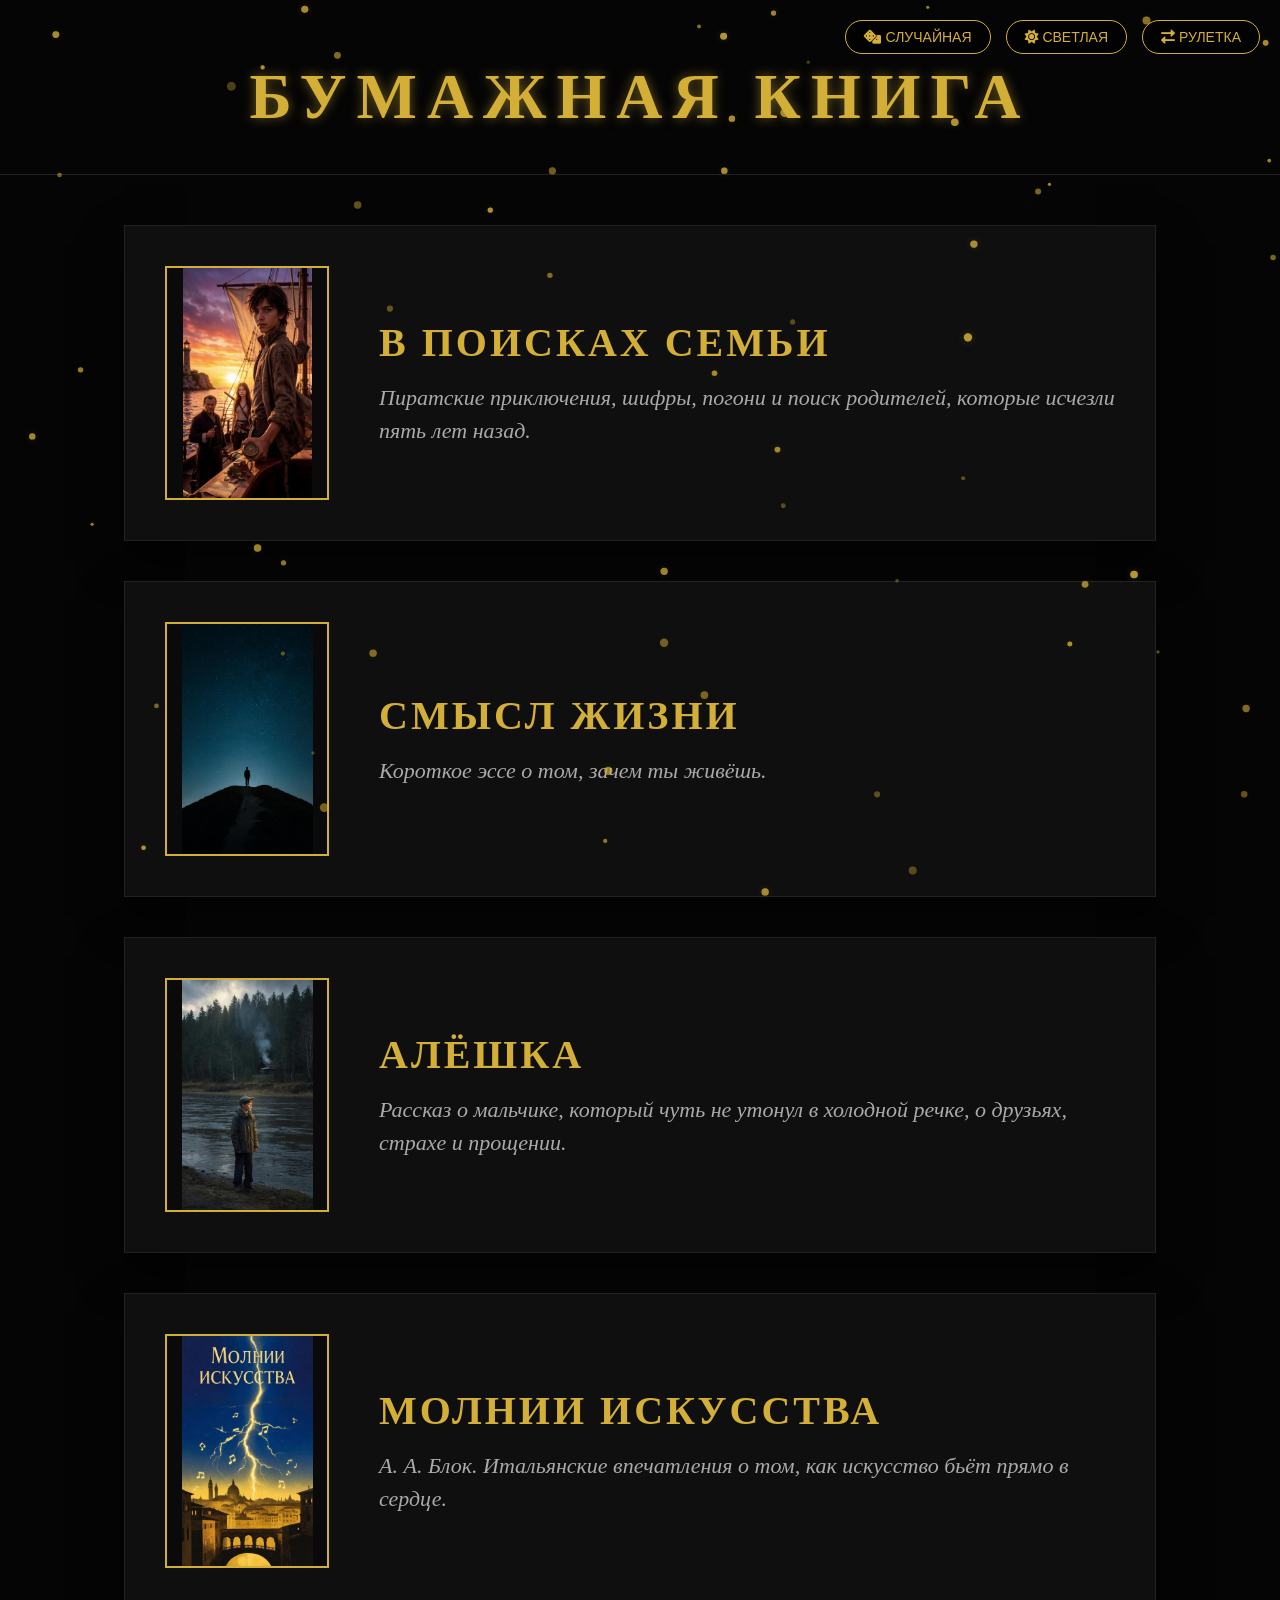
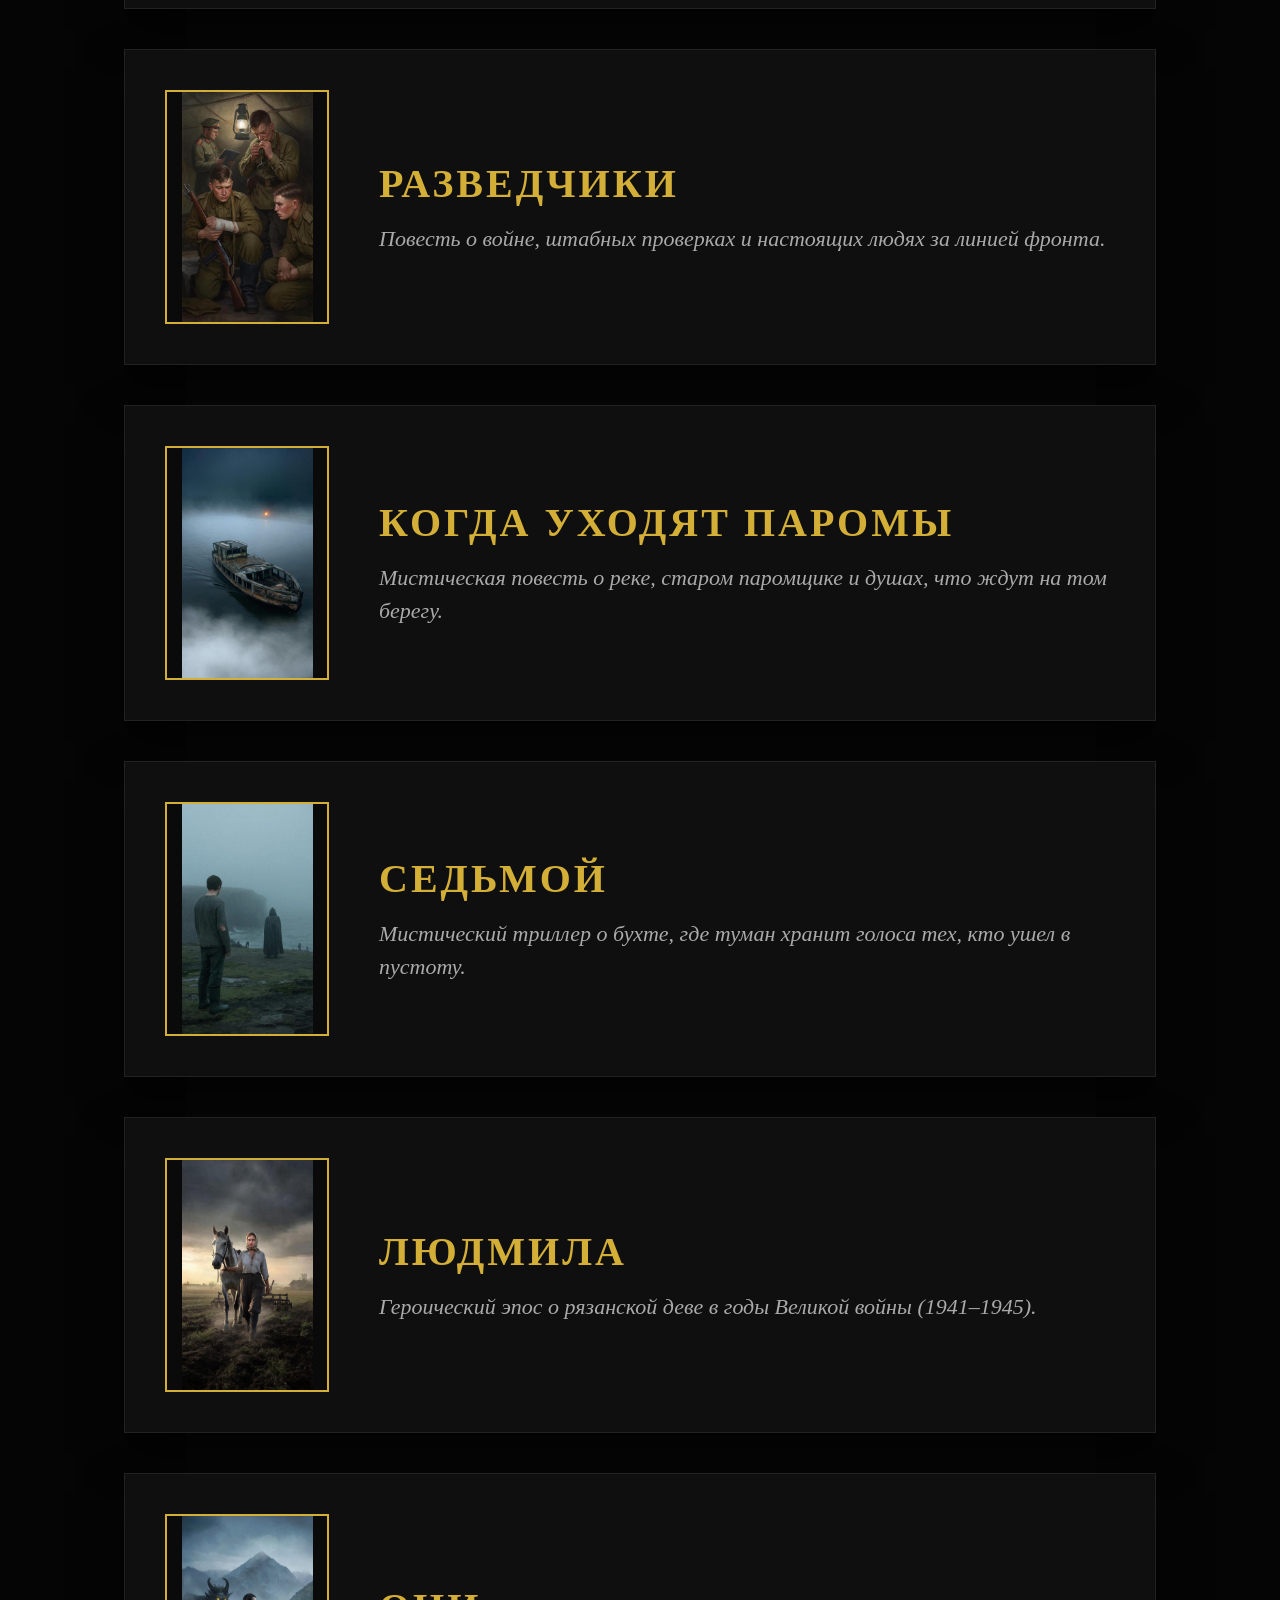
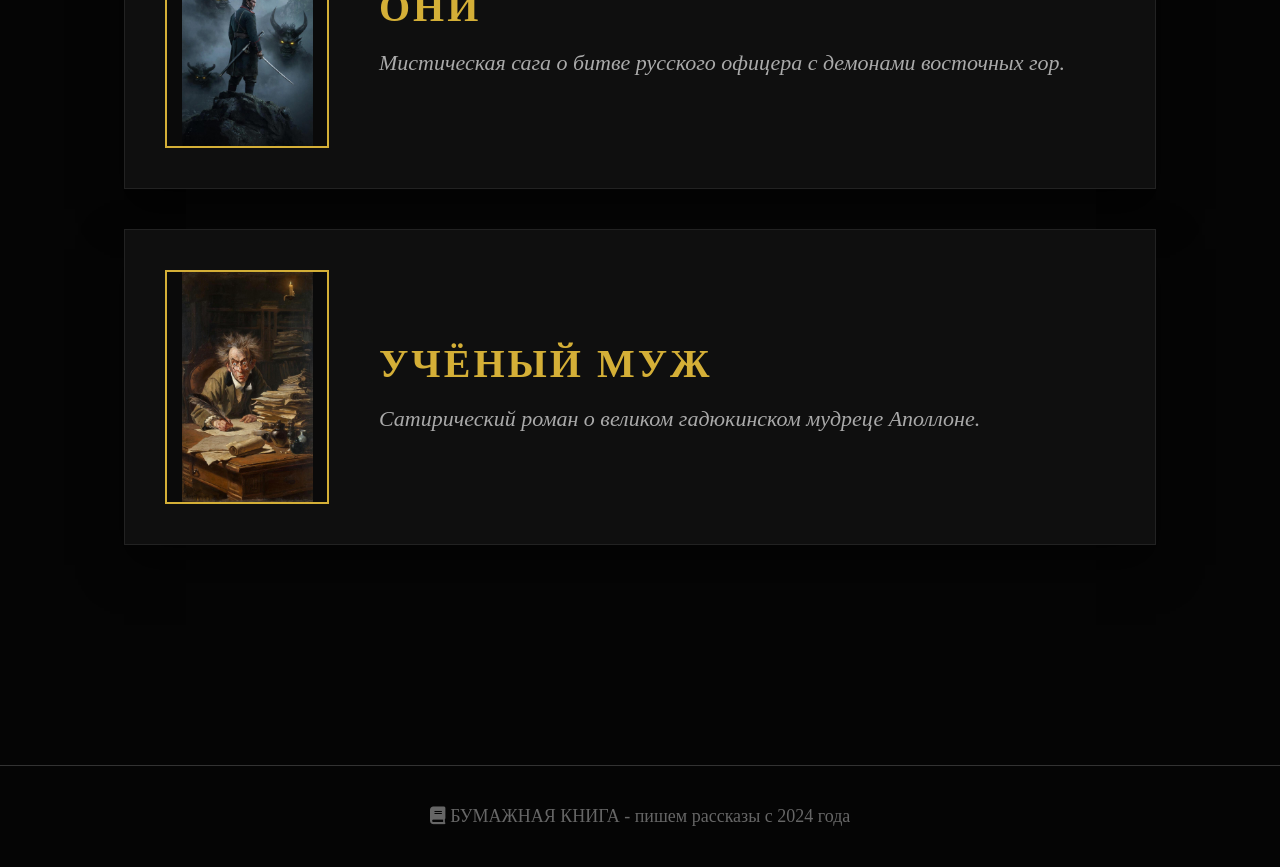
==== commit 78f7b27a: "Add files via upload" ====
--- a/index.html
+++ b/index.html
@@ -33,6 +33,7 @@
             flex-shrink: 0; display: flex; justify-content: center; align-items: center;
             font-size: 100px; color: var(--gold); text-transform: uppercase; transition: all 0.3s;
         }
+        .book-cover.lock { background-image: url('lock.png'); }
         .book-cover.life { background-image: url('life.png'); }
         .book-cover.lyudmila { background-image: url('lyudmila.png'); }
         .book-cover.oni { background-image: url('oni.png'); }
@@ -170,6 +171,7 @@
         </div>
     </header>
     <div id="main-menu">
+        <a href="lock.html" class="post-card"><div class="book-cover lock"></div><div class="post-info"><h1>В ПОИСКАХ СЕМЬИ</h1><p>Пиратские приключения, шифры, погони и поиск родителей, которые исчезли пять лет назад.</p></div></a>
         <a href="life.html" class="post-card"><div class="book-cover life"></div><div class="post-info"><h1>СМЫСЛ ЖИЗНИ</h1><p>Короткое эссе о том, зачем ты живёшь.</p></div></a>
         <a href="alex.html" class="post-card"><div class="book-cover alex"></div><div class="post-info"><h1>АЛЁШКА</h1><p>Рассказ о мальчике, который чуть не утонул в холодной речке, о друзьях, страхе и прощении.</p></div></a>
         <a href="blok-molnii.html" class="post-card"><div class="book-cover blok"></div><div class="post-info"><h1>МОЛНИИ ИСКУССТВА</h1><p>А. А. Блок. Итальянские впечатления о том, как искусство бьёт прямо в сердце.</p></div></a>
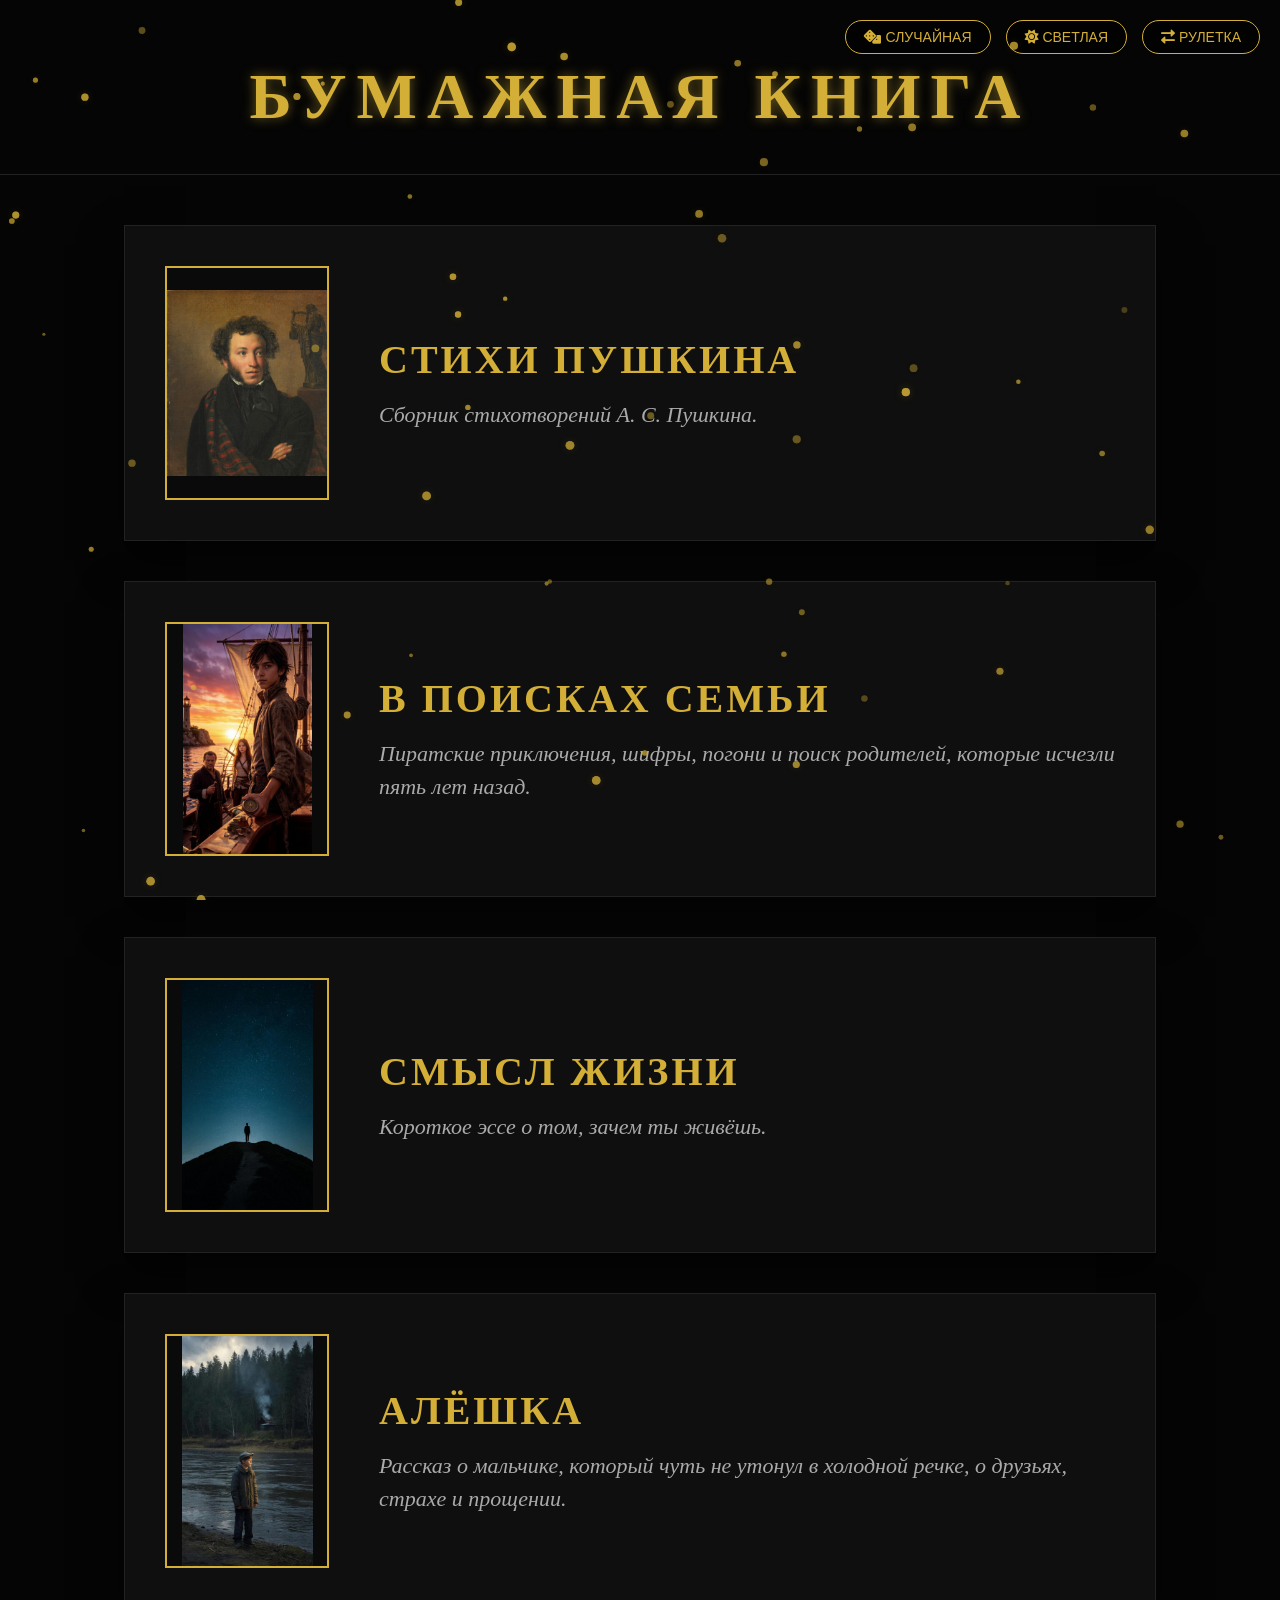
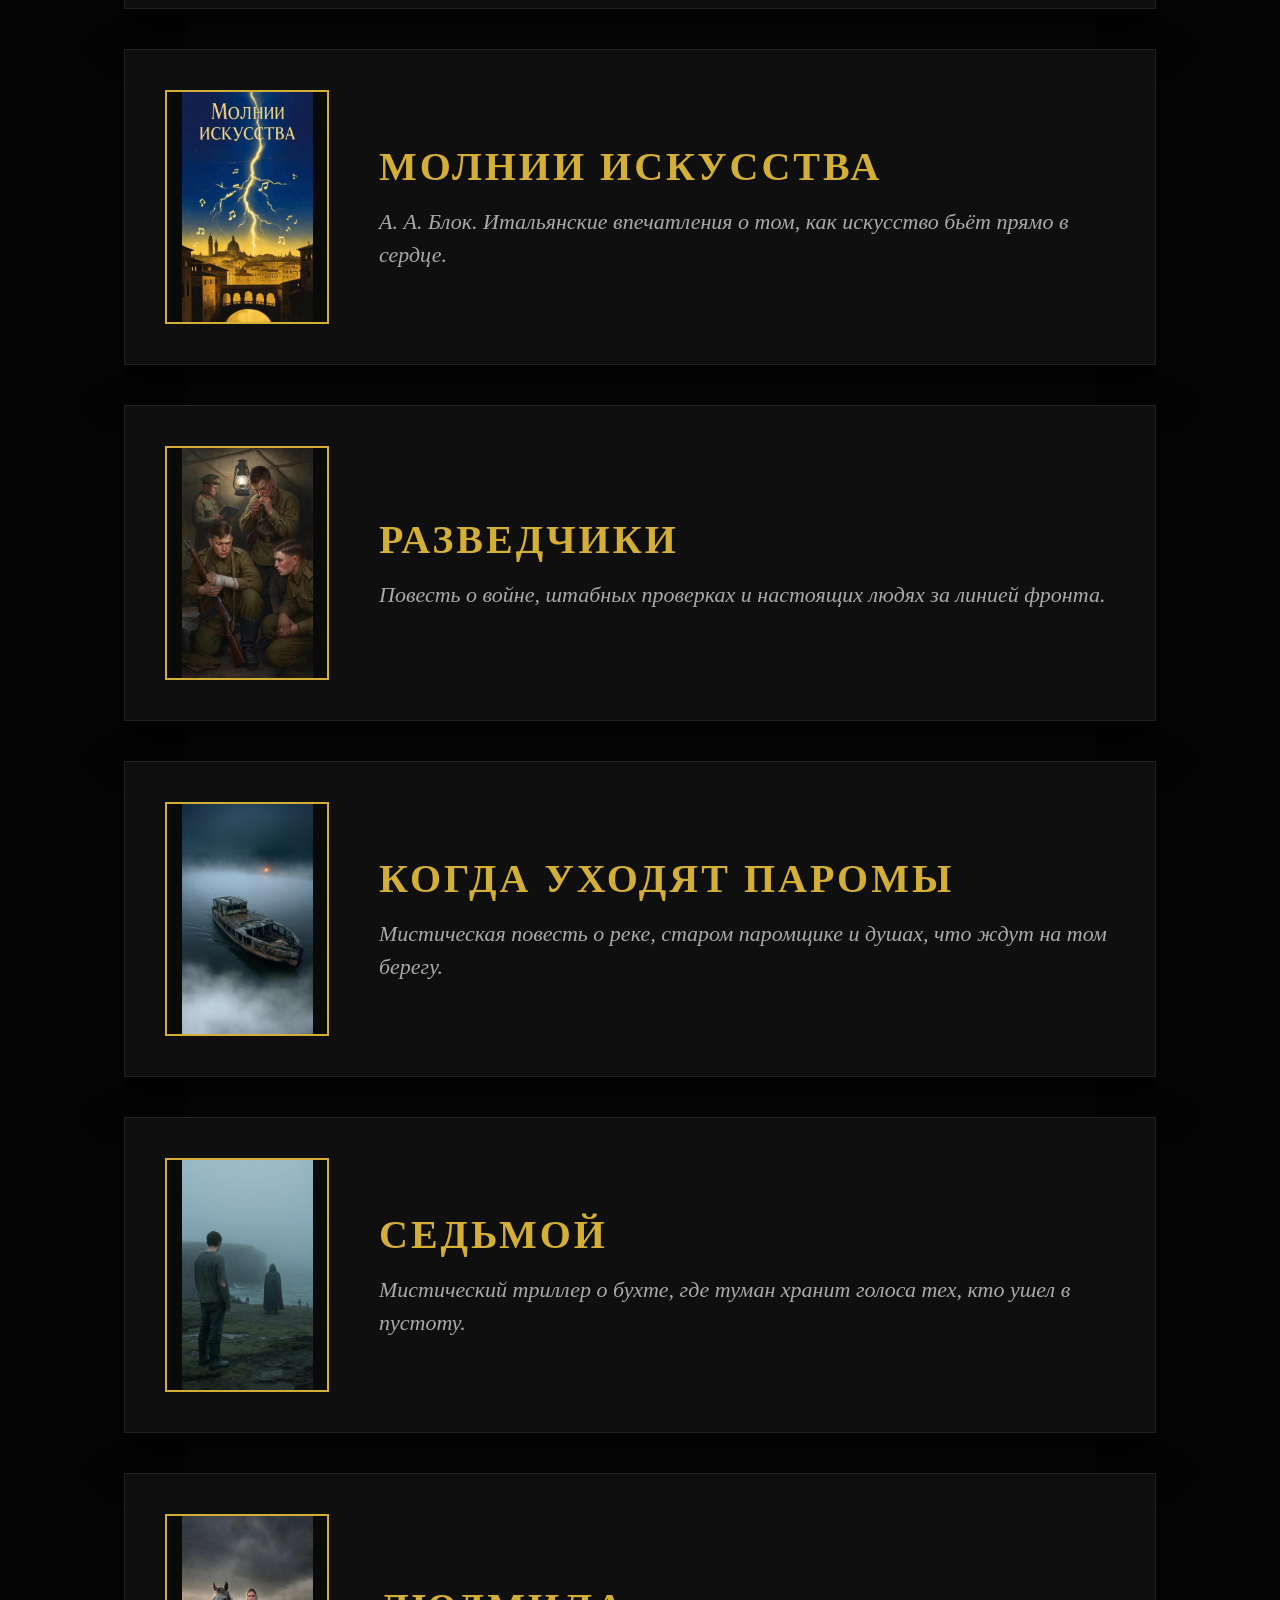
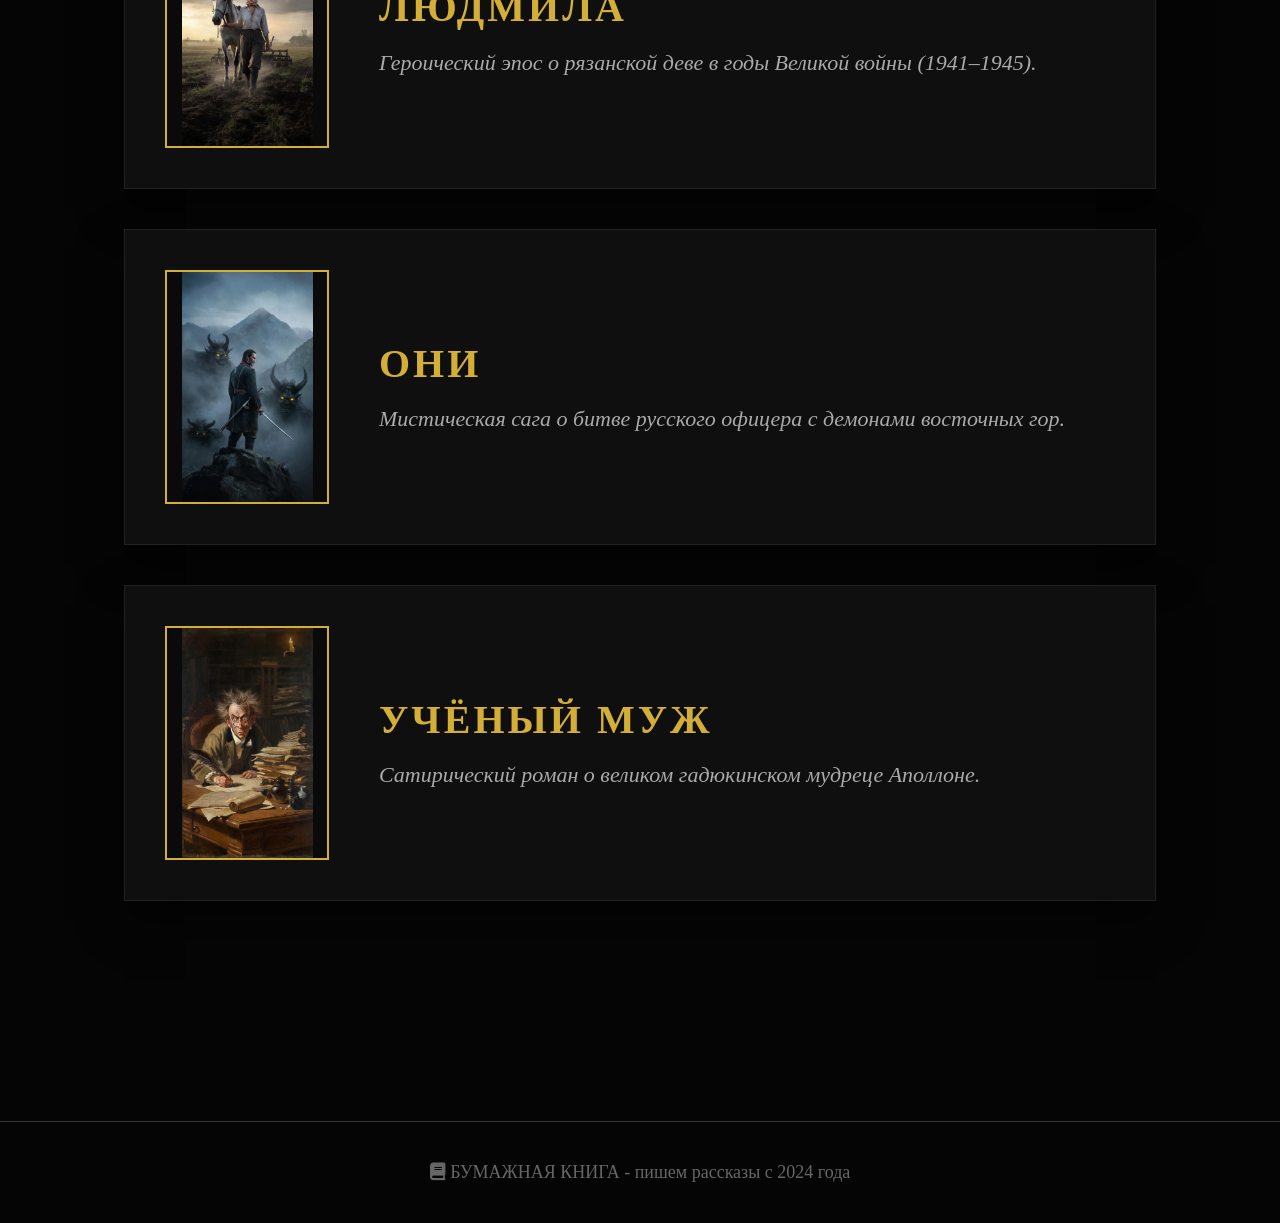
==== commit ec586a3b: "Add files via upload" ====
--- a/index.html
+++ b/index.html
@@ -33,6 +33,7 @@
             flex-shrink: 0; display: flex; justify-content: center; align-items: center;
             font-size: 100px; color: var(--gold); text-transform: uppercase; transition: all 0.3s;
         }
+        .book-cover.pushkin { background-image: url('pushkin.png'); }
         .book-cover.lock { background-image: url('lock.png'); }
         .book-cover.life { background-image: url('life.png'); }
         .book-cover.lyudmila { background-image: url('lyudmila.png'); }
@@ -171,6 +172,7 @@
         </div>
     </header>
     <div id="main-menu">
+        <a href="pushkin.html" class="post-card"><div class="book-cover pushkin"></div><div class="post-info"><h1>СТИХИ ПУШКИНА</h1><p>Сборник стихотворений А. С. Пушкина.</p></div></a>
         <a href="lock.html" class="post-card"><div class="book-cover lock"></div><div class="post-info"><h1>В ПОИСКАХ СЕМЬИ</h1><p>Пиратские приключения, шифры, погони и поиск родителей, которые исчезли пять лет назад.</p></div></a>
         <a href="life.html" class="post-card"><div class="book-cover life"></div><div class="post-info"><h1>СМЫСЛ ЖИЗНИ</h1><p>Короткое эссе о том, зачем ты живёшь.</p></div></a>
         <a href="alex.html" class="post-card"><div class="book-cover alex"></div><div class="post-info"><h1>АЛЁШКА</h1><p>Рассказ о мальчике, который чуть не утонул в холодной речке, о друзьях, страхе и прощении.</p></div></a>
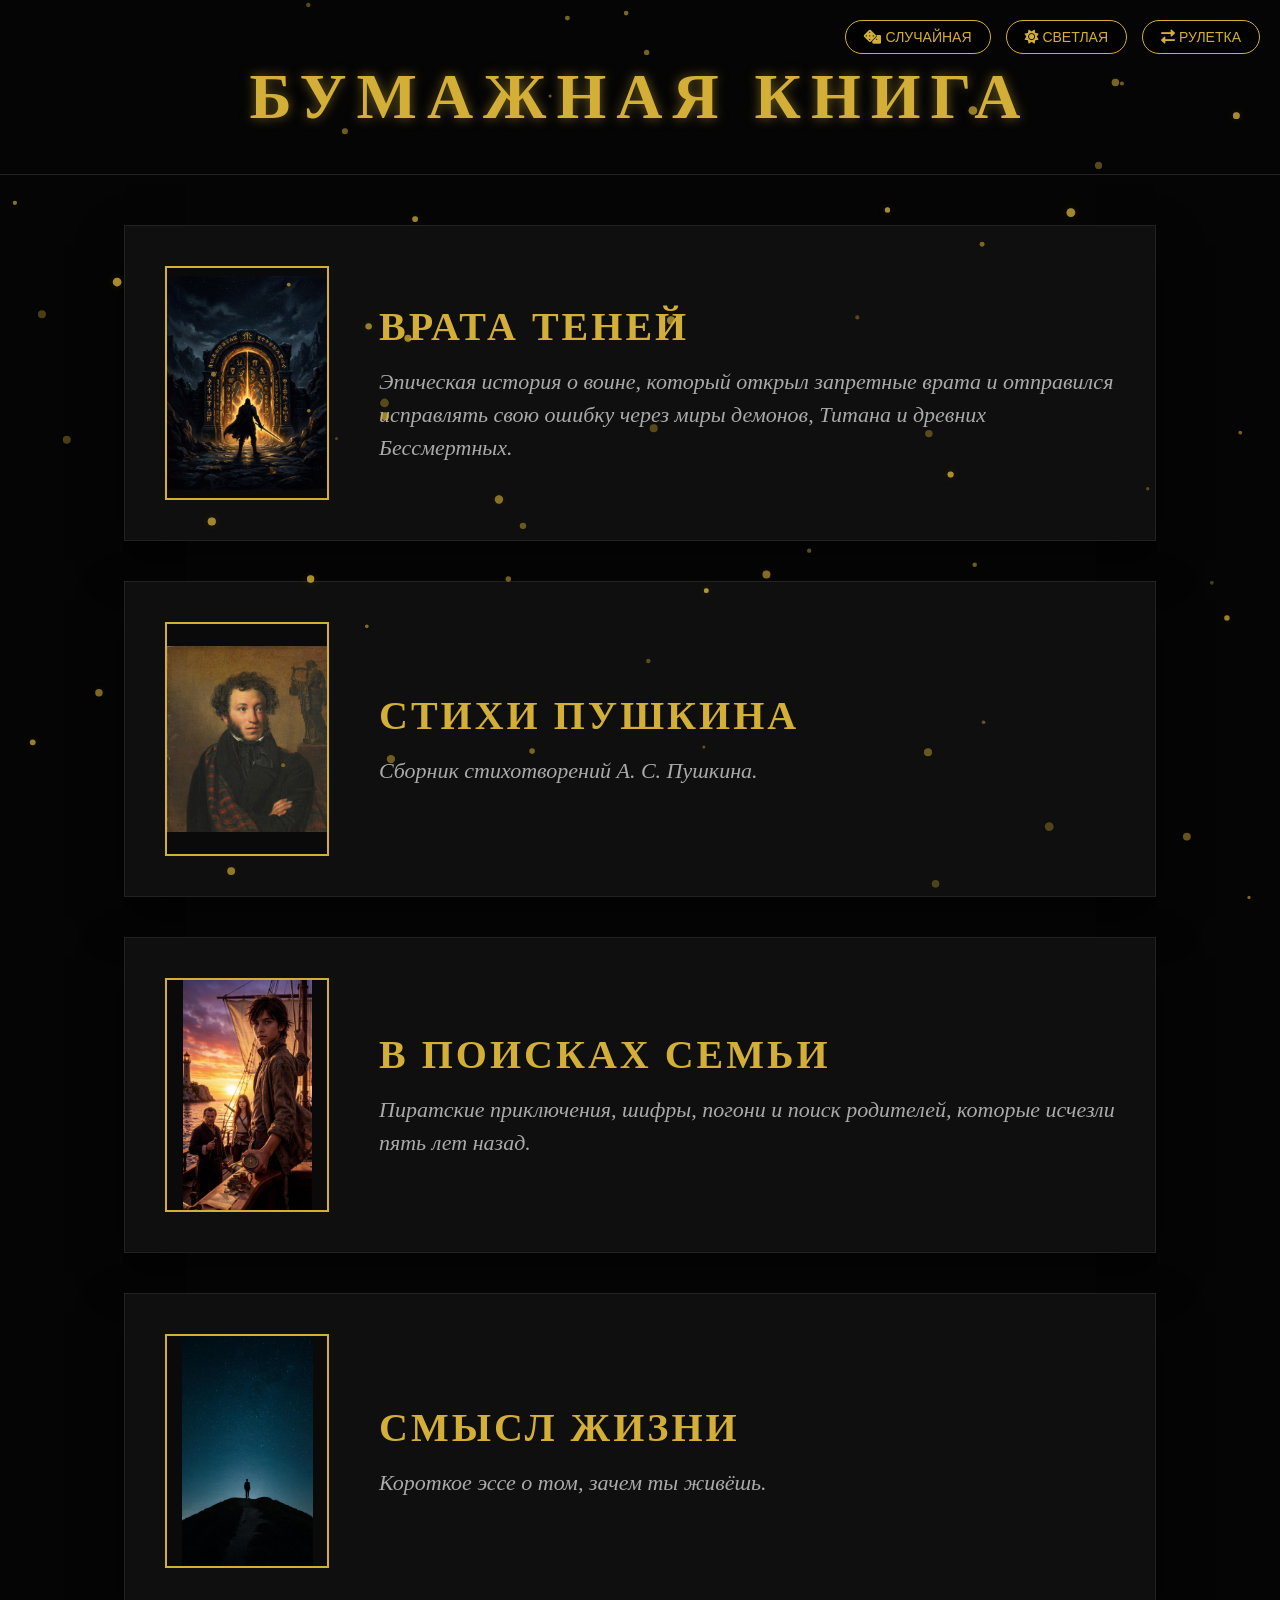
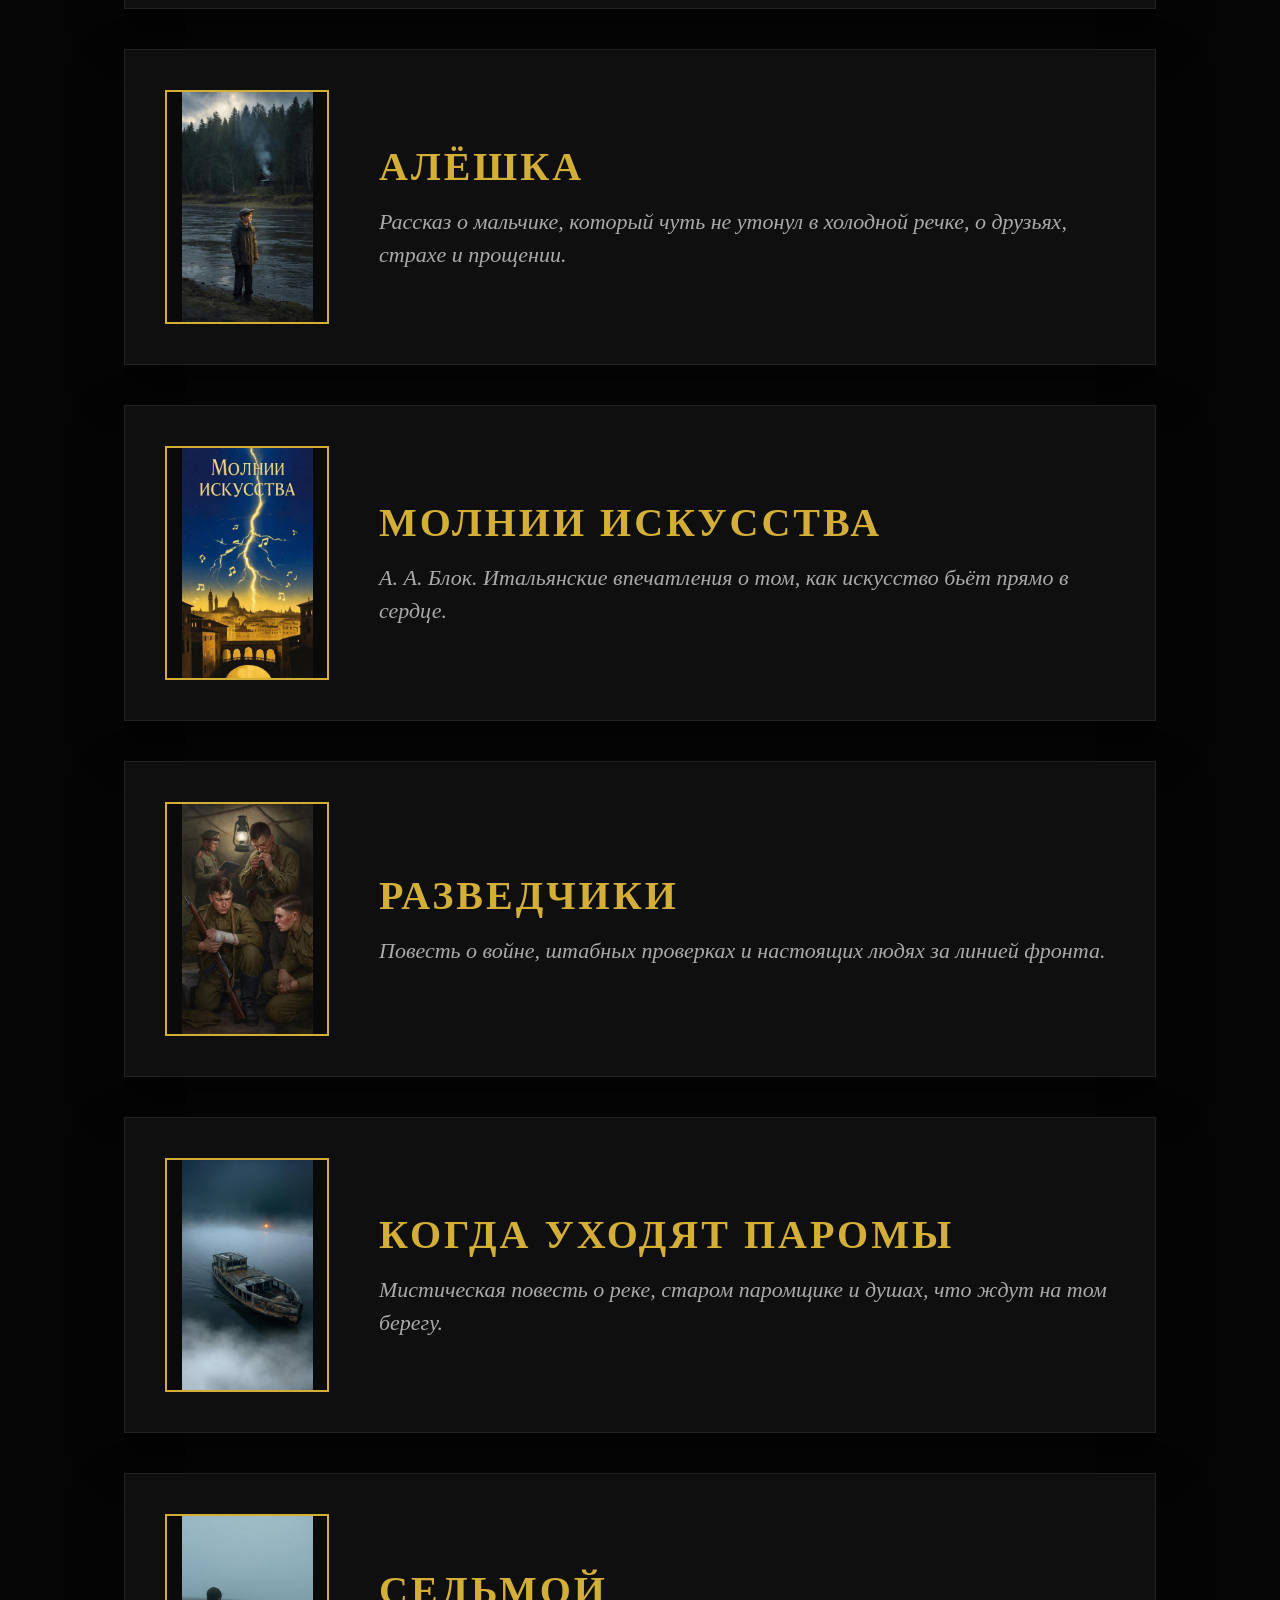
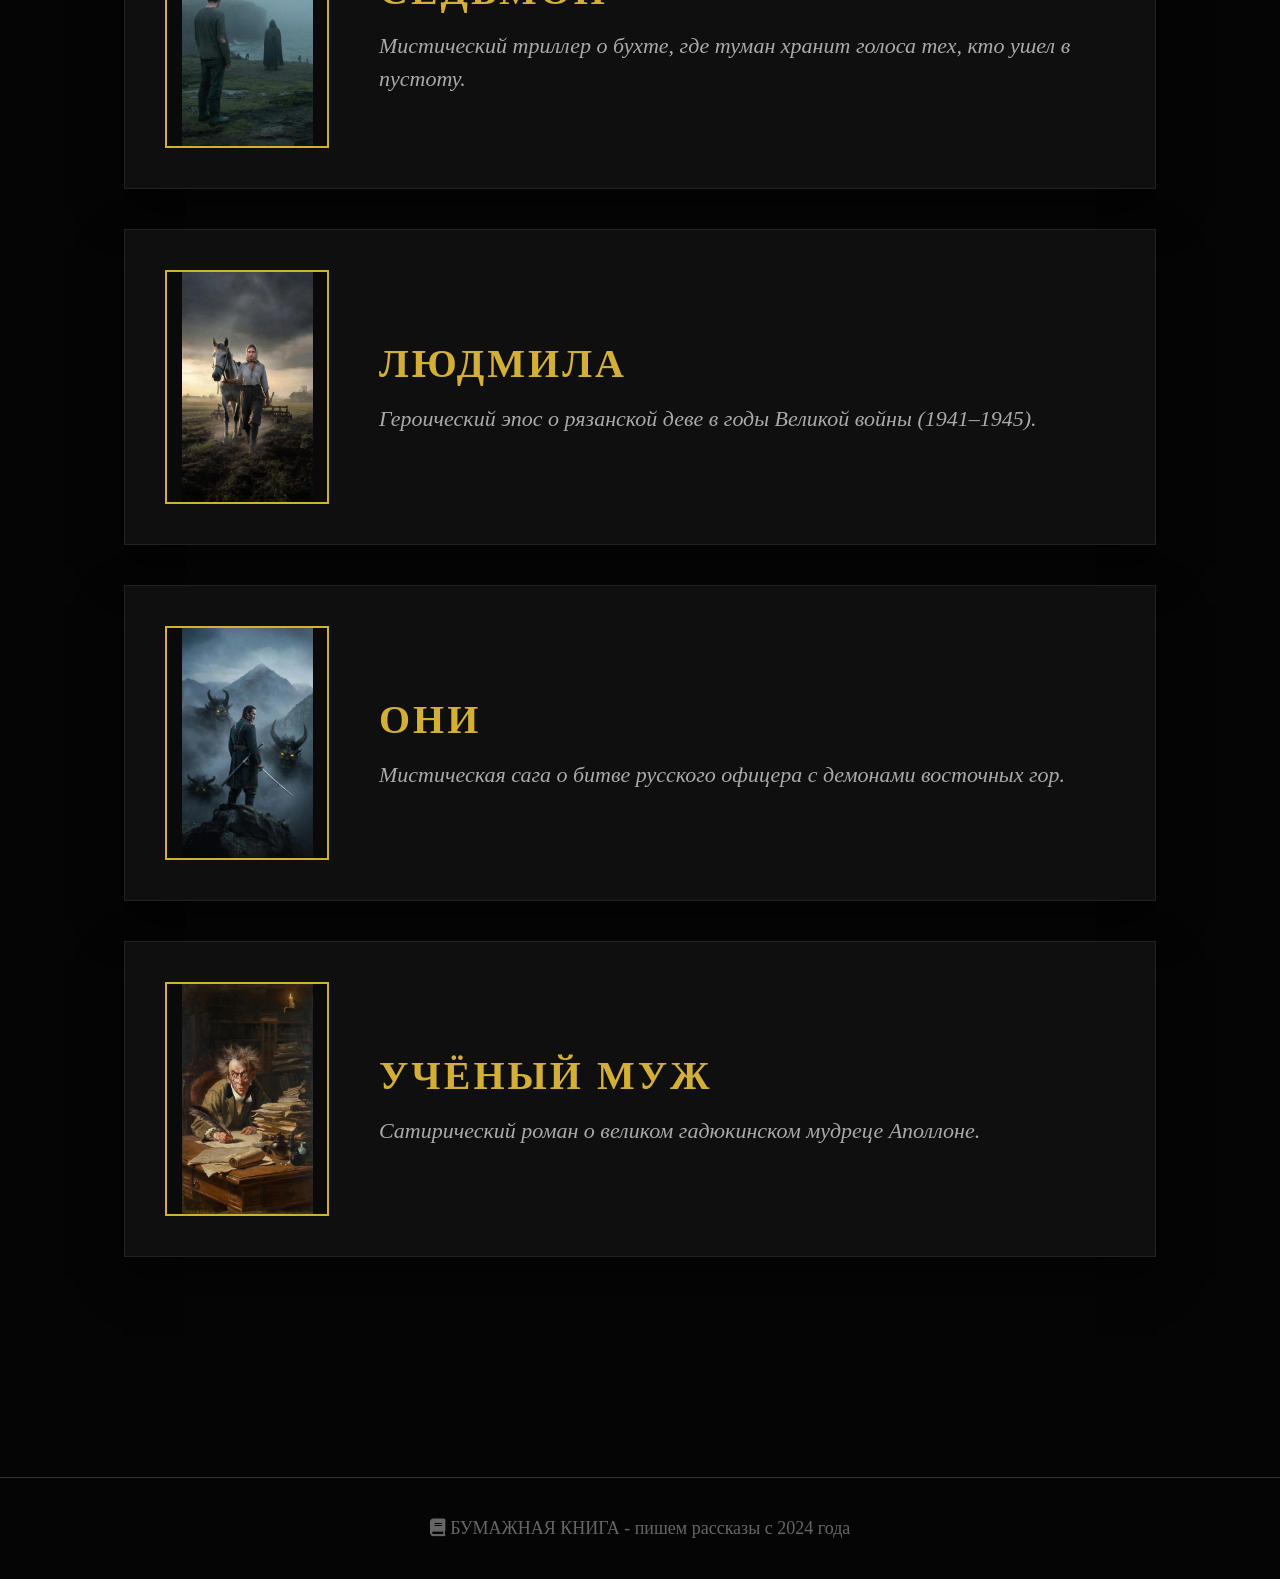
==== commit 6f1d068a: "Add files via upload" ====
--- a/index.html
+++ b/index.html
@@ -33,6 +33,7 @@
             flex-shrink: 0; display: flex; justify-content: center; align-items: center;
             font-size: 100px; color: var(--gold); text-transform: uppercase; transition: all 0.3s;
         }
+        .book-cover.shadow-gates { background-image: url('shadow-gates.png'); }
         .book-cover.pushkin { background-image: url('pushkin.png'); }
         .book-cover.lock { background-image: url('lock.png'); }
         .book-cover.life { background-image: url('life.png'); }
@@ -172,6 +173,7 @@
         </div>
     </header>
     <div id="main-menu">
+        <a href="shadow-gates.html" class="post-card"><div class="book-cover shadow-gates"></div><div class="post-info"><h1>ВРАТА ТЕНЕЙ</h1><p>Эпическая история о воине, который открыл запретные врата и отправился исправлять свою ошибку через миры демонов, Титана и древних Бессмертных.</p></div></a>
         <a href="pushkin.html" class="post-card"><div class="book-cover pushkin"></div><div class="post-info"><h1>СТИХИ ПУШКИНА</h1><p>Сборник стихотворений А. С. Пушкина.</p></div></a>
         <a href="lock.html" class="post-card"><div class="book-cover lock"></div><div class="post-info"><h1>В ПОИСКАХ СЕМЬИ</h1><p>Пиратские приключения, шифры, погони и поиск родителей, которые исчезли пять лет назад.</p></div></a>
         <a href="life.html" class="post-card"><div class="book-cover life"></div><div class="post-info"><h1>СМЫСЛ ЖИЗНИ</h1><p>Короткое эссе о том, зачем ты живёшь.</p></div></a>
